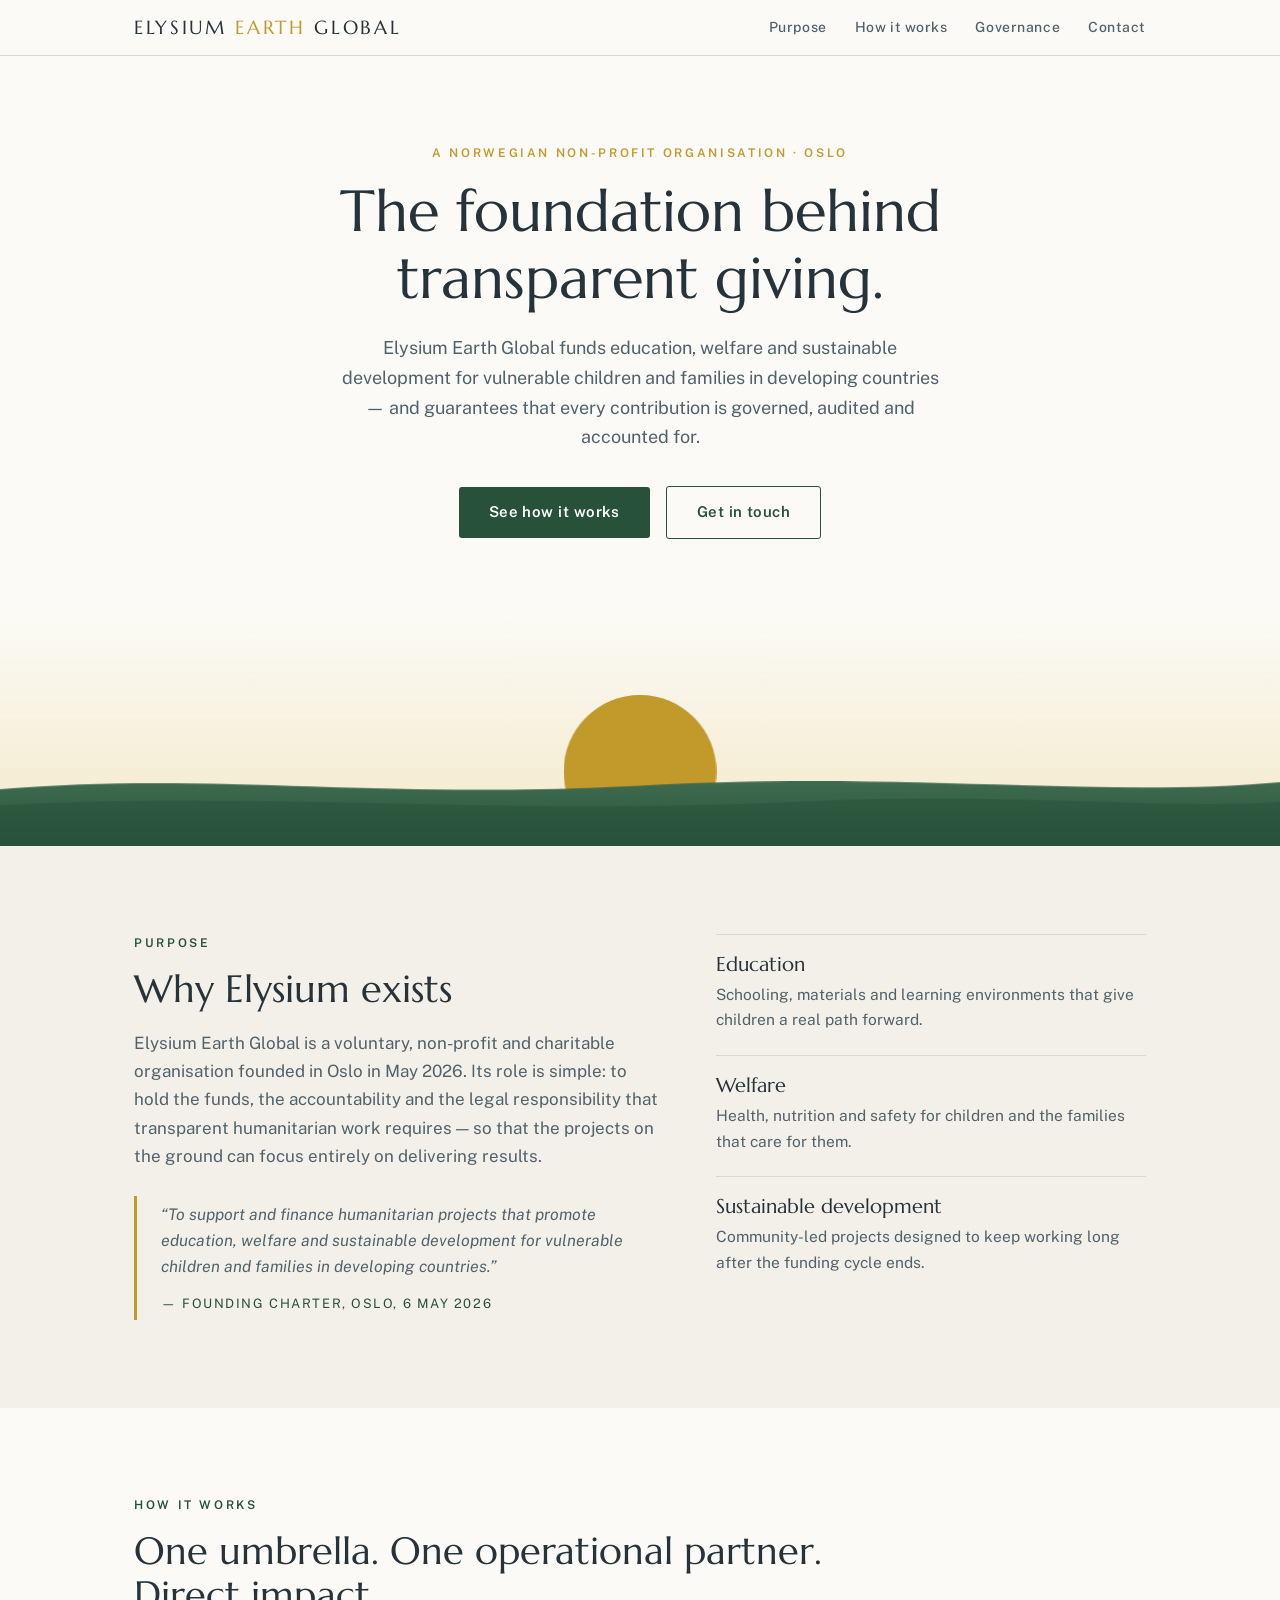
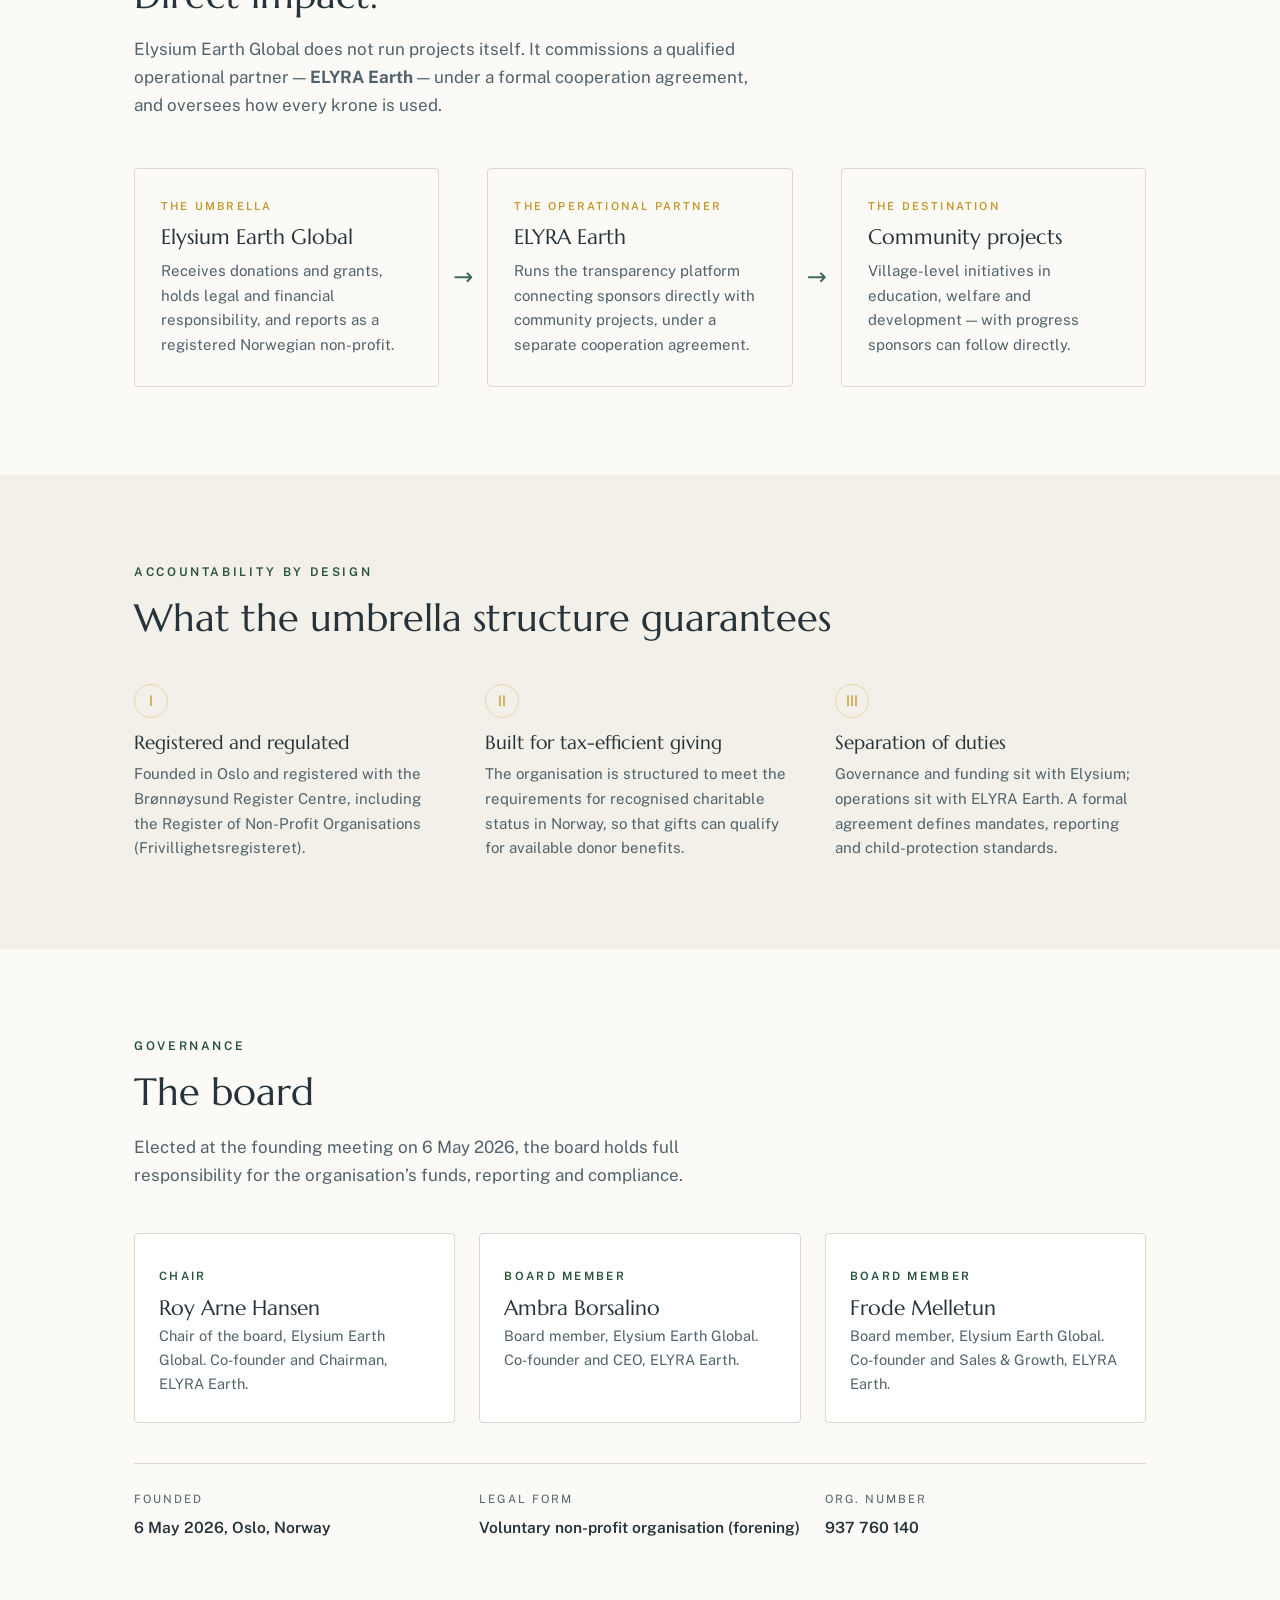
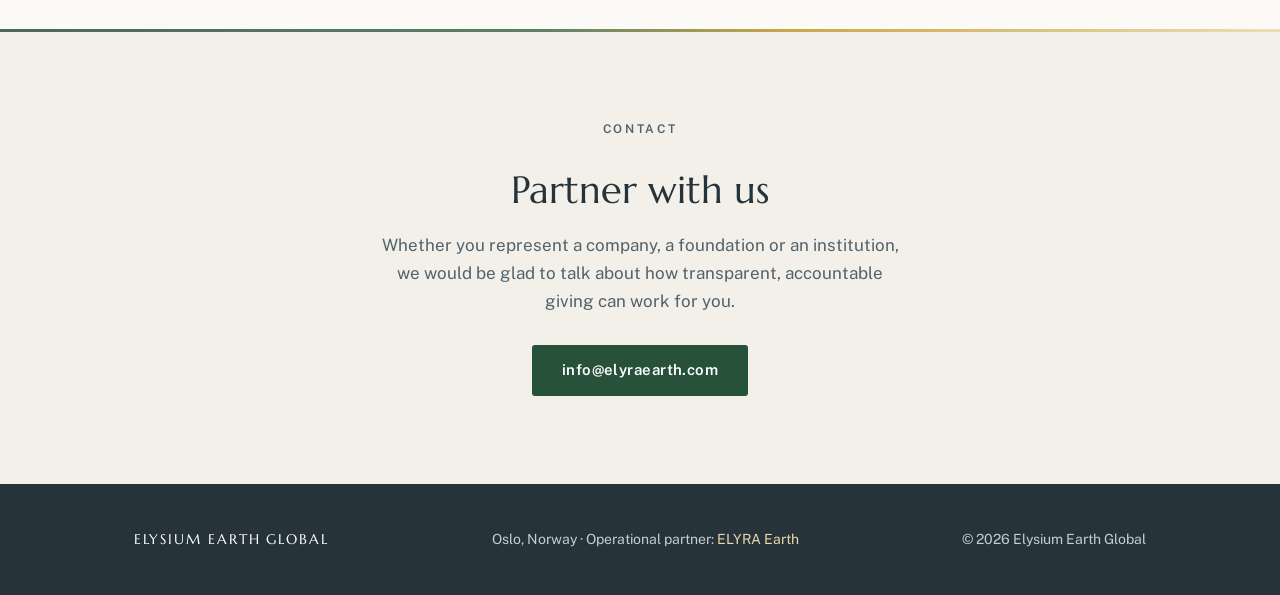
==== index.html @ 4f56e5b1 "Add files via upload" ====
<!DOCTYPE html>
<html lang="en">
<head>
<meta charset="UTF-8">
<meta name="viewport" content="width=device-width, initial-scale=1.0">
<title>Elysium Earth Global — The foundation behind transparent giving</title>
<meta name="description" content="Elysium Earth Global is a Norwegian non-profit organisation funding education, welfare and sustainable development for vulnerable children and families in developing countries, through its operational partner ELYRA Earth.">
<link rel="preconnect" href="https://fonts.googleapis.com">
<link rel="preconnect" href="https://fonts.gstatic.com" crossorigin>
<link href="https://fonts.googleapis.com/css2?family=Marcellus&family=Public+Sans:ital,wght@0,400;0,500;0,600;1,400&display=swap" rel="stylesheet">
<style>
:root{
  --ink:#26333B;        /* deep slate */
  --ink-soft:#51626C;
  --paper:#FBFAF6;      /* cool paper */
  --paper-deep:#F2F0E8;
  --field:#3E6B4F;      /* field green */
  --field-deep:#28513A;
  --wheat:#C29A2B;      /* golden wheat */
  --wheat-soft:#E8D9A8;
  --line:#DDD8CB;
  --maxw:1060px;
}
*{margin:0;padding:0;box-sizing:border-box}
html{scroll-behavior:smooth}
body{
  font-family:'Public Sans',system-ui,sans-serif;
  color:var(--ink);
  background:var(--paper);
  line-height:1.65;
  font-size:17px;
}
h1,h2,h3,.wordmark{font-family:'Marcellus',serif;font-weight:400;line-height:1.15}
a{color:var(--field-deep)}
.wrap{max-width:var(--maxw);margin:0 auto;padding:0 24px}
.eyebrow{
  font-size:12px;letter-spacing:.22em;text-transform:uppercase;
  color:var(--field-deep);font-weight:600;margin-bottom:14px;
}
/* Horizon divider — the recurring signature line */
.horizon{
  height:3px;border:0;width:100%;
  background:linear-gradient(90deg,var(--field-deep) 0%,var(--field) 42%,var(--wheat) 62%,var(--wheat-soft) 100%);
  opacity:.85;
}

/* Header */
header{
  position:sticky;top:0;z-index:20;
  background:rgba(251,250,246,.92);backdrop-filter:blur(8px);
  border-bottom:1px solid var(--line);
}
.nav{display:flex;align-items:center;justify-content:space-between;padding:16px 24px;max-width:var(--maxw);margin:0 auto}
.wordmark{font-size:19px;letter-spacing:.14em;text-transform:uppercase;color:var(--ink);text-decoration:none}
.wordmark span{color:var(--wheat)}
nav.links{display:flex;gap:28px}
nav.links a{
  text-decoration:none;color:var(--ink-soft);font-size:14px;font-weight:500;
  letter-spacing:.04em;
}
nav.links a:hover{color:var(--field-deep)}
nav.links a:focus-visible,.btn:focus-visible,a:focus-visible{outline:2px solid var(--wheat);outline-offset:3px;border-radius:2px}
@media(max-width:680px){nav.links{display:none}}

/* Hero */
.hero{padding:88px 0 0;text-align:center}
.hero .eyebrow{color:var(--wheat)}
.hero h1{
  font-size:clamp(34px,5.4vw,58px);
  max-width:17ch;margin:0 auto 22px;color:var(--ink);
}
.hero p.lead{
  max-width:56ch;margin:0 auto 34px;color:var(--ink-soft);font-size:18px;
}
.btn{
  display:inline-block;background:var(--field-deep);color:#fff;
  padding:13px 30px;border-radius:3px;text-decoration:none;
  font-weight:600;font-size:15px;letter-spacing:.03em;
  transition:background .2s ease;
}
.btn:hover{background:var(--field)}
.btn.ghost{background:transparent;color:var(--field-deep);border:1px solid var(--field-deep);margin-left:12px}
.btn.ghost:hover{background:var(--paper-deep)}

/* Hero horizon artwork */
.horizon-art{margin-top:76px;display:block;width:100%;height:auto}

/* Sections */
section{padding:88px 0}
section.alt{background:var(--paper-deep)}
h2{font-size:clamp(26px,3.6vw,38px);margin-bottom:18px;max-width:24ch}
.section-intro{max-width:62ch;color:var(--ink-soft)}

/* Purpose */
.purpose-grid{display:grid;grid-template-columns:1.1fr .9fr;gap:56px;align-items:start;margin-top:12px}
.charter{
  border-left:3px solid var(--wheat);
  padding:6px 0 6px 24px;margin-top:26px;
  font-size:16px;color:var(--ink-soft);font-style:italic;
}
.charter cite{display:block;font-style:normal;font-size:13px;letter-spacing:.12em;text-transform:uppercase;color:var(--field-deep);margin-top:12px}
.pillars{display:grid;gap:22px}
.pillar{border-top:1px solid var(--line);padding-top:18px}
.pillar h3{font-size:20px;margin-bottom:6px}
.pillar p{color:var(--ink-soft);font-size:15.5px}
@media(max-width:820px){.purpose-grid{grid-template-columns:1fr}}

/* Structure — how funds flow */
.flow{display:grid;grid-template-columns:1fr auto 1fr auto 1fr;gap:0;align-items:stretch;margin-top:48px}
.flow-card{
  background:var(--paper);border:1px solid var(--line);border-radius:4px;
  padding:28px 26px;
}
.flow-card .tag{font-size:11px;letter-spacing:.2em;text-transform:uppercase;color:var(--wheat);font-weight:600;display:block;margin-bottom:10px}
.flow-card h3{font-size:21px;margin-bottom:10px}
.flow-card p{font-size:15px;color:var(--ink-soft)}
.flow-arrow{
  display:flex;align-items:center;justify-content:center;
  padding:0 14px;color:var(--field);font-size:24px;
}
@media(max-width:820px){
  .flow{grid-template-columns:1fr}
  .flow-arrow{transform:rotate(90deg);padding:10px 0}
}

/* Why the umbrella */
.why-grid{display:grid;grid-template-columns:repeat(3,1fr);gap:40px;margin-top:44px}
.why h3{font-size:19px;margin-bottom:8px}
.why p{font-size:15px;color:var(--ink-soft)}
.why .num{
  font-family:'Marcellus',serif;font-size:15px;color:var(--wheat);
  border:1px solid var(--wheat-soft);border-radius:50%;
  width:34px;height:34px;display:flex;align-items:center;justify-content:center;
  margin-bottom:14px;
}
@media(max-width:820px){.why-grid{grid-template-columns:1fr}}

/* Governance */
.board{display:grid;grid-template-columns:repeat(3,1fr);gap:24px;margin-top:44px}
.member{
  border:1px solid var(--line);border-radius:4px;background:#fff;
  padding:26px 24px;
}
.member .role{font-size:11.5px;letter-spacing:.2em;text-transform:uppercase;color:var(--field-deep);font-weight:600}
.member h3{font-size:21px;margin:8px 0 4px}
.member p{font-size:14.5px;color:var(--ink-soft)}
@media(max-width:820px){.board{grid-template-columns:1fr}}
.registry{
  margin-top:40px;border-top:1px solid var(--line);padding-top:26px;
  display:grid;grid-template-columns:repeat(3,1fr);gap:24px;
}
.registry div span{display:block;font-size:11.5px;letter-spacing:.18em;text-transform:uppercase;color:var(--ink-soft);margin-bottom:4px}
.registry div strong{font-weight:600;font-size:15.5px}
@media(max-width:680px){.registry{grid-template-columns:1fr}}

/* Contact */
.contact{text-align:center}
.contact p{max-width:52ch;margin:0 auto 30px;color:var(--ink-soft)}

/* Footer */
footer{background:var(--ink);color:#C7CDD1;padding:44px 0;font-size:14px}
footer .wrap{display:flex;justify-content:space-between;gap:24px;flex-wrap:wrap;align-items:center}
footer a{color:var(--wheat-soft);text-decoration:none}
footer .fm{font-family:'Marcellus',serif;letter-spacing:.14em;text-transform:uppercase;color:#fff}

/* Motion */
@media (prefers-reduced-motion: no-preference){
  .reveal{opacity:0;transform:translateY(14px);transition:opacity .7s ease,transform .7s ease}
  .reveal.in{opacity:1;transform:none}
  .sun{animation:rise 2.4s ease-out both}
  @keyframes rise{from{transform:translateY(26px);opacity:0}to{transform:translateY(0);opacity:1}}
}
</style>
</head>
<body>

<header>
  <div class="nav">
    <a class="wordmark" href="#top">Elysium <span>Earth</span> Global</a>
    <nav class="links" aria-label="Main">
      <a href="#purpose">Purpose</a>
      <a href="#structure">How it works</a>
      <a href="#governance">Governance</a>
      <a href="#contact">Contact</a>
    </nav>
  </div>
</header>

<main id="top">

  <!-- HERO -->
  <div class="hero">
    <div class="wrap">
      <p class="eyebrow">A Norwegian non-profit organisation · Oslo</p>
      <h1>The foundation behind transparent giving.</h1>
      <p class="lead">Elysium Earth Global funds education, welfare and sustainable development for vulnerable children and families in developing countries — and guarantees that every contribution is governed, audited and accounted for.</p>
      <a class="btn" href="#structure">See how it works</a>
      <a class="btn ghost" href="#contact">Get in touch</a>
    </div>

    <!-- Signature: dawn horizon -->
    <svg class="horizon-art" viewBox="0 0 1440 260" preserveAspectRatio="xMidYMax slice" role="img" aria-label="A sun rising over green fields">
      <defs>
        <linearGradient id="sky" x1="0" y1="0" x2="0" y2="1">
          <stop offset="0" stop-color="#FBFAF6"/>
          <stop offset="1" stop-color="#F3E9C9"/>
        </linearGradient>
        <linearGradient id="ground" x1="0" y1="0" x2="0" y2="1">
          <stop offset="0" stop-color="#3E6B4F"/>
          <stop offset="1" stop-color="#28513A"/>
        </linearGradient>
      </defs>
      <rect width="1440" height="260" fill="url(#sky)"/>
      <circle class="sun" cx="720" cy="176" r="58" fill="#C29A2B" opacity="0.9"/>
      <circle class="sun" cx="720" cy="176" r="86" fill="#C29A2B" opacity="0.18"/>
      <path d="M0,196 C240,176 420,208 720,192 C1020,176 1240,206 1440,188 L1440,260 L0,260 Z" fill="url(#ground)"/>
      <path d="M0,214 C300,198 560,226 900,210 C1140,199 1320,220 1440,210 L1440,260 L0,260 Z" fill="#28513A" opacity="0.55"/>
    </svg>
  </div>

  <!-- PURPOSE -->
  <section id="purpose" class="alt" style="padding-top:76px">
    <div class="wrap purpose-grid">
      <div class="reveal">
        <p class="eyebrow">Purpose</p>
        <h2>Why Elysium exists</h2>
        <p class="section-intro">Elysium Earth Global is a voluntary, non-profit and charitable organisation founded in Oslo in May 2026. Its role is simple: to hold the funds, the accountability and the legal responsibility that transparent humanitarian work requires — so that the projects on the ground can focus entirely on delivering results.</p>
        <blockquote class="charter">
          “To support and finance humanitarian projects that promote education, welfare and sustainable development for vulnerable children and families in developing countries.”
          <cite>— Founding charter, Oslo, 6 May 2026</cite>
        </blockquote>
      </div>
      <div class="pillars reveal">
        <div class="pillar">
          <h3>Education</h3>
          <p>Schooling, materials and learning environments that give children a real path forward.</p>
        </div>
        <div class="pillar">
          <h3>Welfare</h3>
          <p>Health, nutrition and safety for children and the families that care for them.</p>
        </div>
        <div class="pillar">
          <h3>Sustainable development</h3>
          <p>Community-led projects designed to keep working long after the funding cycle ends.</p>
        </div>
      </div>
    </div>
  </section>

  <!-- STRUCTURE -->
  <section id="structure">
    <div class="wrap">
      <p class="eyebrow reveal">How it works</p>
      <h2 class="reveal">One umbrella. One operational partner. Direct impact.</h2>
      <p class="section-intro reveal">Elysium Earth Global does not run projects itself. It commissions a qualified operational partner — <strong>ELYRA Earth</strong> — under a formal cooperation agreement, and oversees how every krone is used.</p>

      <div class="flow reveal">
        <div class="flow-card">
          <span class="tag">The umbrella</span>
          <h3>Elysium Earth Global</h3>
          <p>Receives donations and grants, holds legal and financial responsibility, and reports as a registered Norwegian non-profit.</p>
        </div>
        <div class="flow-arrow" aria-hidden="true">→</div>
        <div class="flow-card">
          <span class="tag">The operational partner</span>
          <h3>ELYRA Earth</h3>
          <p>Runs the transparency platform connecting sponsors directly with community projects, under a separate cooperation agreement.</p>
        </div>
        <div class="flow-arrow" aria-hidden="true">→</div>
        <div class="flow-card">
          <span class="tag">The destination</span>
          <h3>Community projects</h3>
          <p>Village-level initiatives in education, welfare and development — with progress sponsors can follow directly.</p>
        </div>
      </div>
    </div>
  </section>

  <!-- WHY UMBRELLA -->
  <section class="alt">
    <div class="wrap">
      <p class="eyebrow reveal">Accountability by design</p>
      <h2 class="reveal">What the umbrella structure guarantees</h2>
      <div class="why-grid">
        <div class="why reveal">
          <div class="num">I</div>
          <h3>Registered and regulated</h3>
          <p>Founded in Oslo and registered with the Brønnøysund Register Centre, including the Register of Non-Profit Organisations (Frivillighetsregisteret).</p>
        </div>
        <div class="why reveal">
          <div class="num">II</div>
          <h3>Built for tax-efficient giving</h3>
          <p>The organisation is structured to meet the requirements for recognised charitable status in Norway, so that gifts can qualify for available donor benefits.</p>
        </div>
        <div class="why reveal">
          <div class="num">III</div>
          <h3>Separation of duties</h3>
          <p>Governance and funding sit with Elysium; operations sit with ELYRA Earth. A formal agreement defines mandates, reporting and child-protection standards.</p>
        </div>
      </div>
    </div>
  </section>

  <!-- GOVERNANCE -->
  <section id="governance">
    <div class="wrap">
      <p class="eyebrow reveal">Governance</p>
      <h2 class="reveal">The board</h2>
      <p class="section-intro reveal">Elected at the founding meeting on 6 May 2026, the board holds full responsibility for the organisation’s funds, reporting and compliance.</p>
      <div class="board">
        <div class="member reveal">
          <span class="role">Chair</span>
          <h3>Roy Arne Hansen</h3>
          <p>Chair of the board, Elysium Earth Global. Co-founder and Chairman, ELYRA Earth.</p>
        </div>
        <div class="member reveal">
          <span class="role">Board member</span>
          <h3>Ambra Borsalino</h3>
          <p>Board member, Elysium Earth Global. Co-founder and CEO, ELYRA Earth.</p>
        </div>
        <div class="member reveal">
          <span class="role">Board member</span>
          <h3>Frode Melletun</h3>
          <p>Board member, Elysium Earth Global. Co-founder and Sales &amp; Growth, ELYRA Earth.</p>
        </div>
      </div>
      <div class="registry reveal">
        <div><span>Founded</span><strong>6 May 2026, Oslo, Norway</strong></div>
        <div><span>Legal form</span><strong>Voluntary non-profit organisation (forening)</strong></div>
        <div><span>Org. number</span><strong>937 760 140</strong></div>
      </div>
    </div>
  </section>

  <hr class="horizon">

  <!-- CONTACT -->
  <section id="contact" class="contact alt">
    <div class="wrap reveal">
      <p class="eyebrow">Contact</p>
      <h2 style="margin-left:auto;margin-right:auto">Partner with us</h2>
      <p>Whether you represent a company, a foundation or an institution, we would be glad to talk about how transparent, accountable giving can work for you.</p>
      <a class="btn" href="mailto:info@elyraearth.com">info@elyraearth.com</a>
    </div>
  </section>

</main>

<footer>
  <div class="wrap">
    <div class="fm">Elysium Earth Global</div>
    <div>Oslo, Norway · Operational partner: <a href="https://elyraearth.com">ELYRA Earth</a></div>
    <div>© 2026 Elysium Earth Global</div>
  </div>
</footer>

<script>
(function(){
  if (window.matchMedia('(prefers-reduced-motion: reduce)').matches) {
    document.querySelectorAll('.reveal').forEach(function(el){el.classList.add('in');});
    return;
  }
  var io = new IntersectionObserver(function(entries){
    entries.forEach(function(e){ if(e.isIntersecting){ e.target.classList.add('in'); io.unobserve(e.target);} });
  },{threshold:0.12});
  document.querySelectorAll('.reveal').forEach(function(el){io.observe(el);});
})();
</script>

</body>
</html>
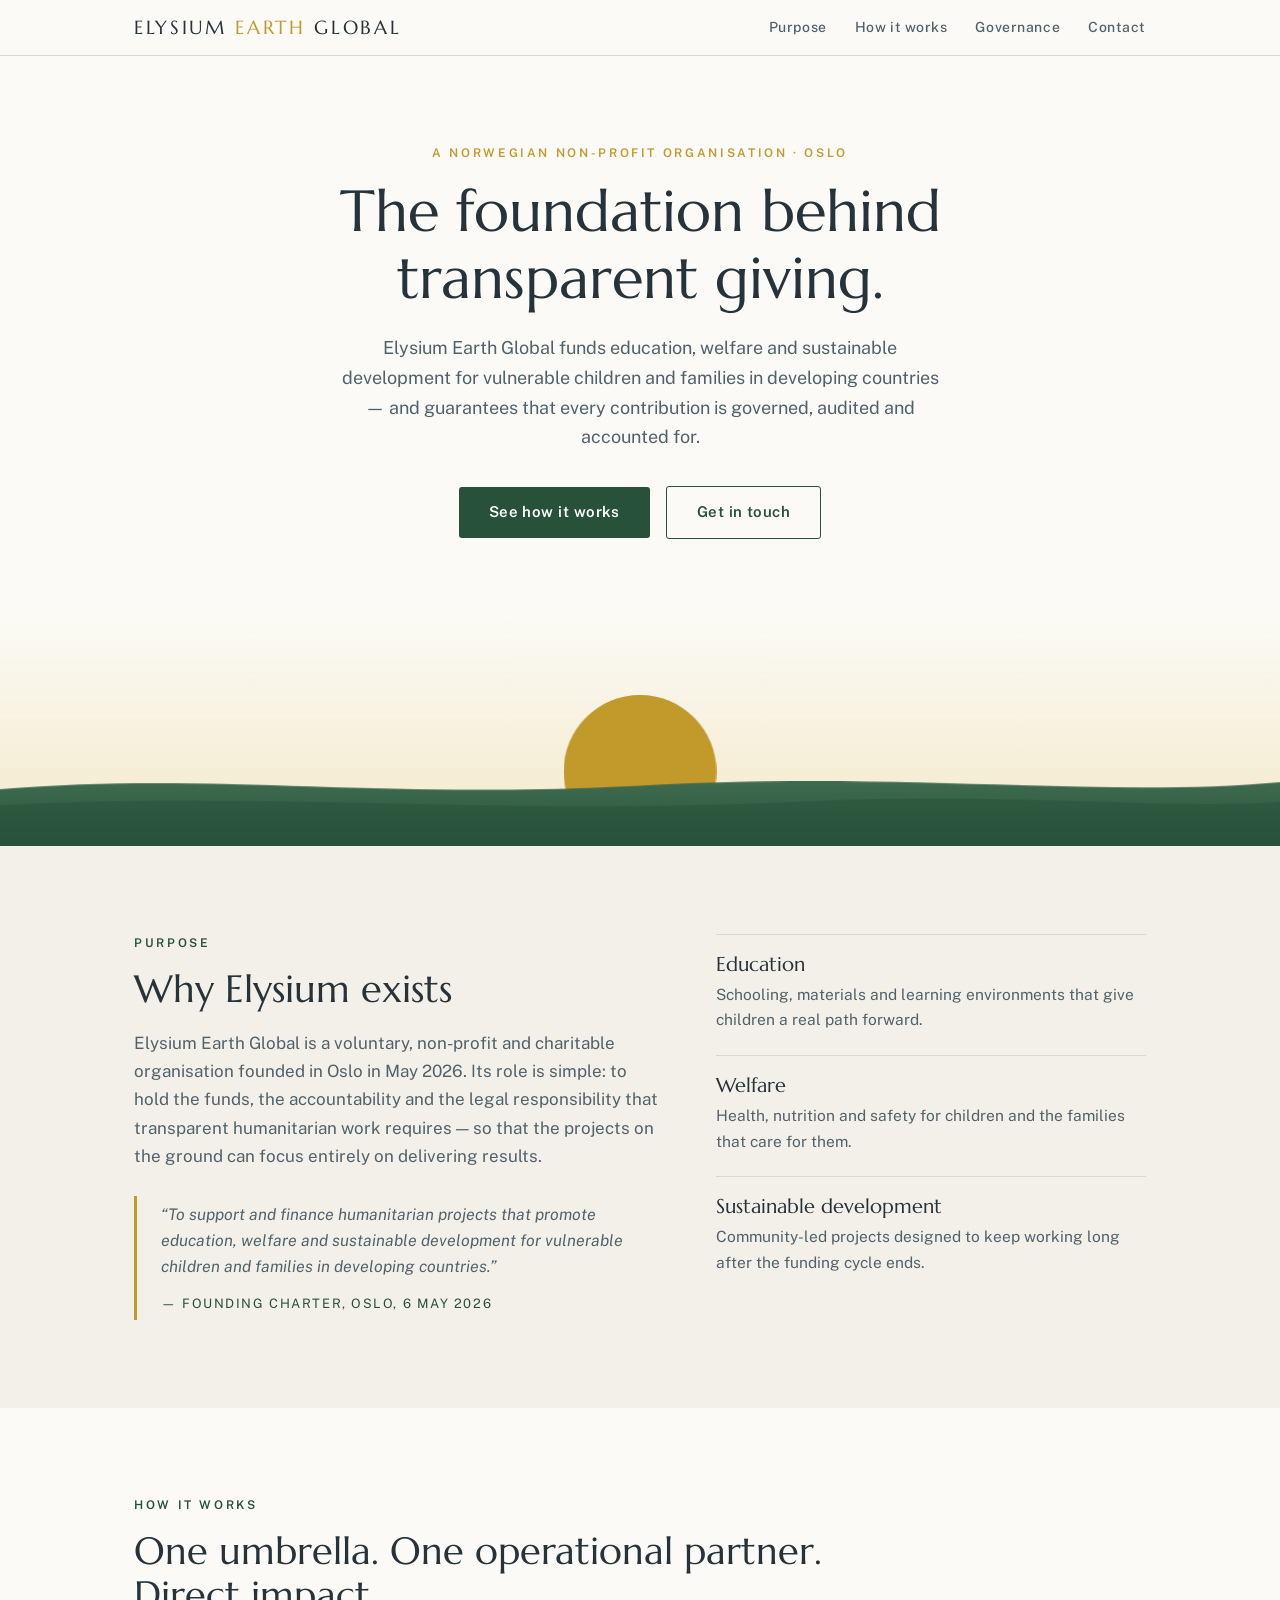
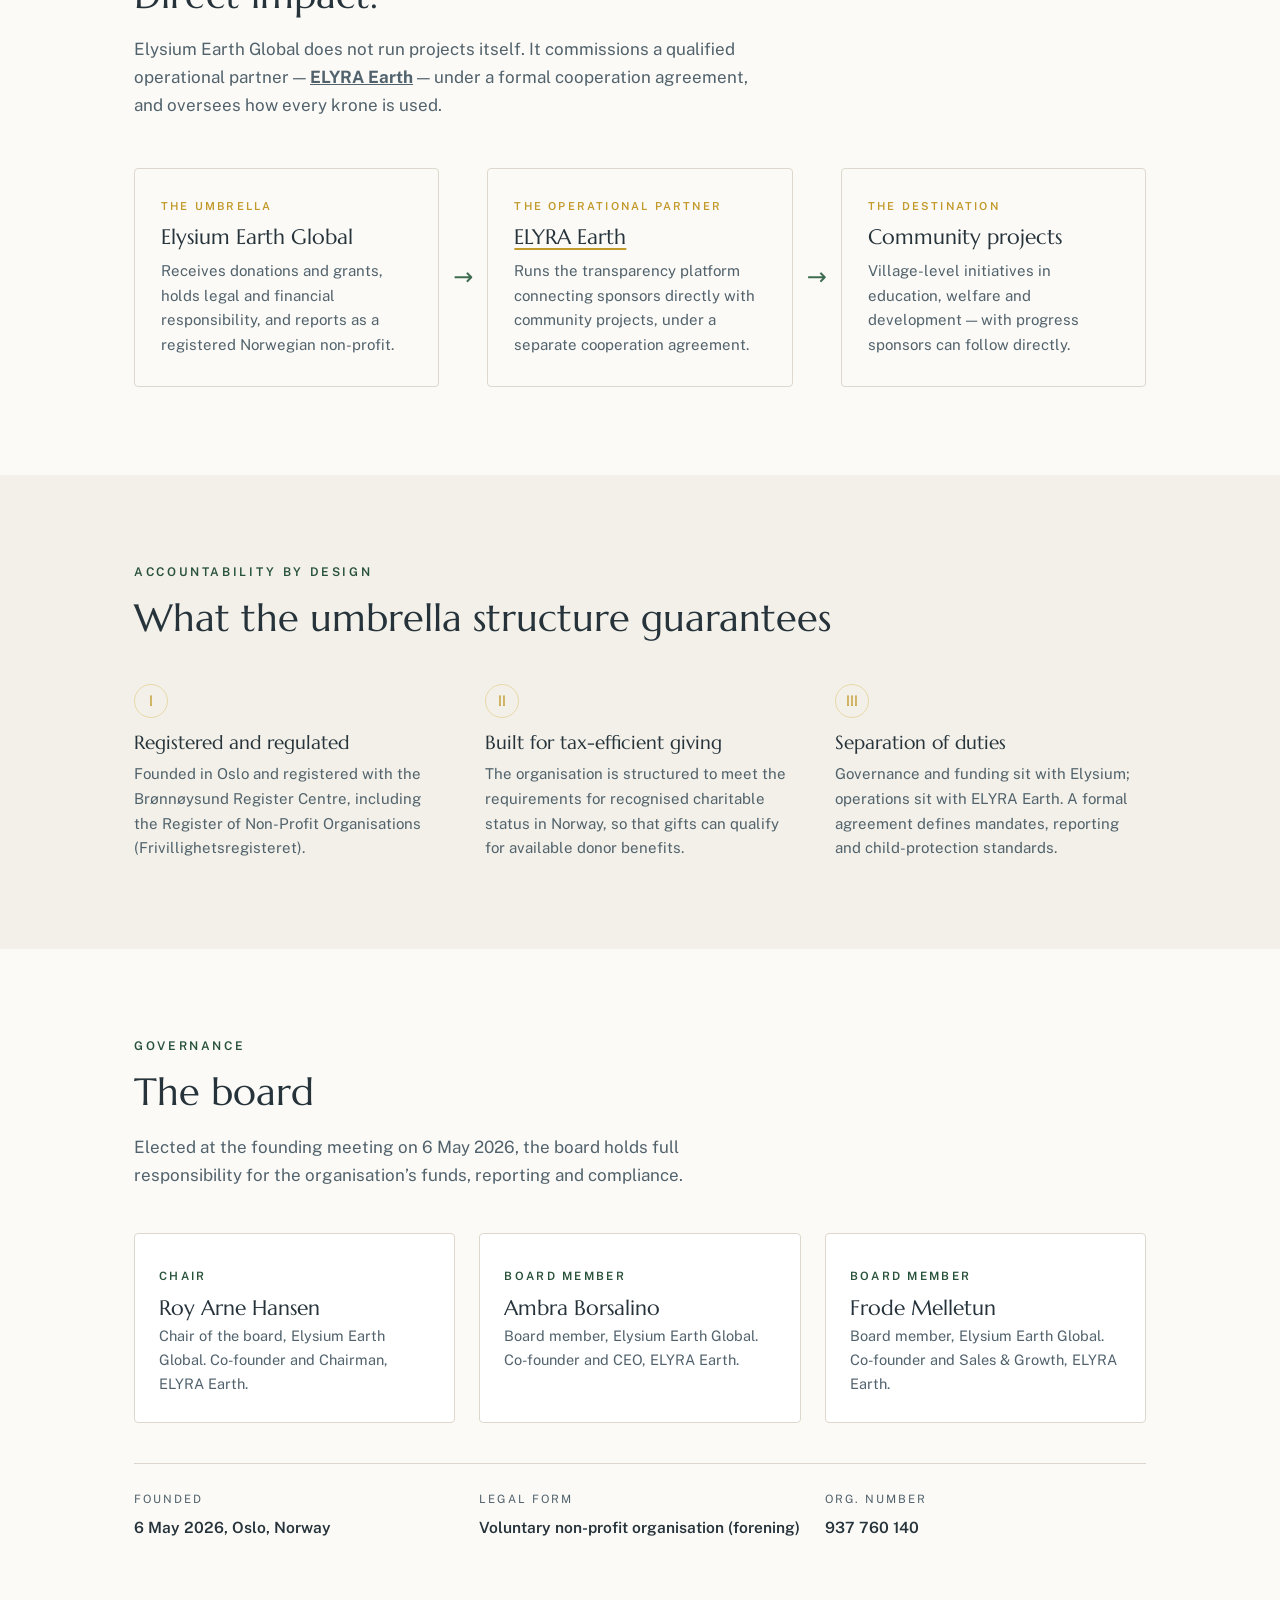
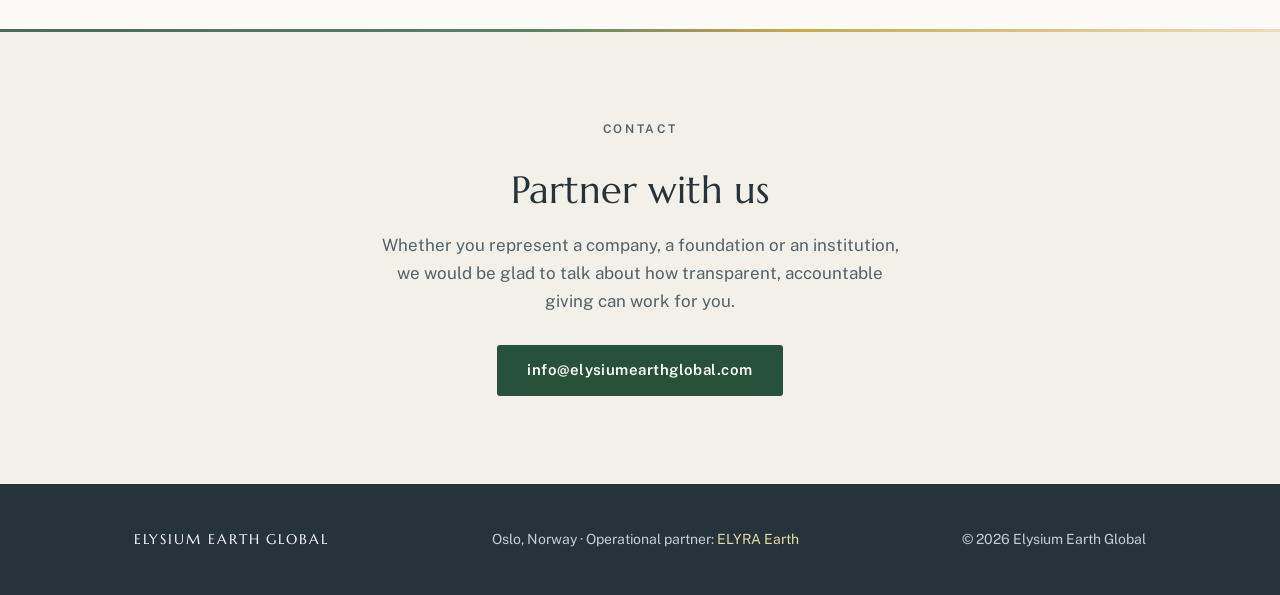
==== commit 5ba57021: "Rename index (1).html to index.html" ====
--- a/index.html
+++ b/index.html
@@ -252,7 +252,7 @@
     <div class="wrap">
       <p class="eyebrow reveal">How it works</p>
       <h2 class="reveal">One umbrella. One operational partner. Direct impact.</h2>
-      <p class="section-intro reveal">Elysium Earth Global does not run projects itself. It commissions a qualified operational partner — <strong>ELYRA Earth</strong> — under a formal cooperation agreement, and oversees how every krone is used.</p>
+      <p class="section-intro reveal">Elysium Earth Global does not run projects itself. It commissions a qualified operational partner — <strong><a href="https://elyraearth.com" style="color:inherit">ELYRA Earth</a></strong> — under a formal cooperation agreement, and oversees how every krone is used.</p>
 
       <div class="flow reveal">
         <div class="flow-card">
@@ -263,7 +263,7 @@
         <div class="flow-arrow" aria-hidden="true">→</div>
         <div class="flow-card">
           <span class="tag">The operational partner</span>
-          <h3>ELYRA Earth</h3>
+          <h3><a href="https://elyraearth.com" style="color:inherit;text-decoration:underline;text-decoration-color:#C29A2B;text-underline-offset:4px">ELYRA Earth</a></h3>
           <p>Runs the transparency platform connecting sponsors directly with community projects, under a separate cooperation agreement.</p>
         </div>
         <div class="flow-arrow" aria-hidden="true">→</div>
@@ -340,7 +340,7 @@
       <p class="eyebrow">Contact</p>
       <h2 style="margin-left:auto;margin-right:auto">Partner with us</h2>
       <p>Whether you represent a company, a foundation or an institution, we would be glad to talk about how transparent, accountable giving can work for you.</p>
-      <a class="btn" href="mailto:info@elyraearth.com">info@elyraearth.com</a>
+      <a class="btn" href="mailto:info@elysiumearthglobal.com">info@elysiumearthglobal.com</a>
     </div>
   </section>
 
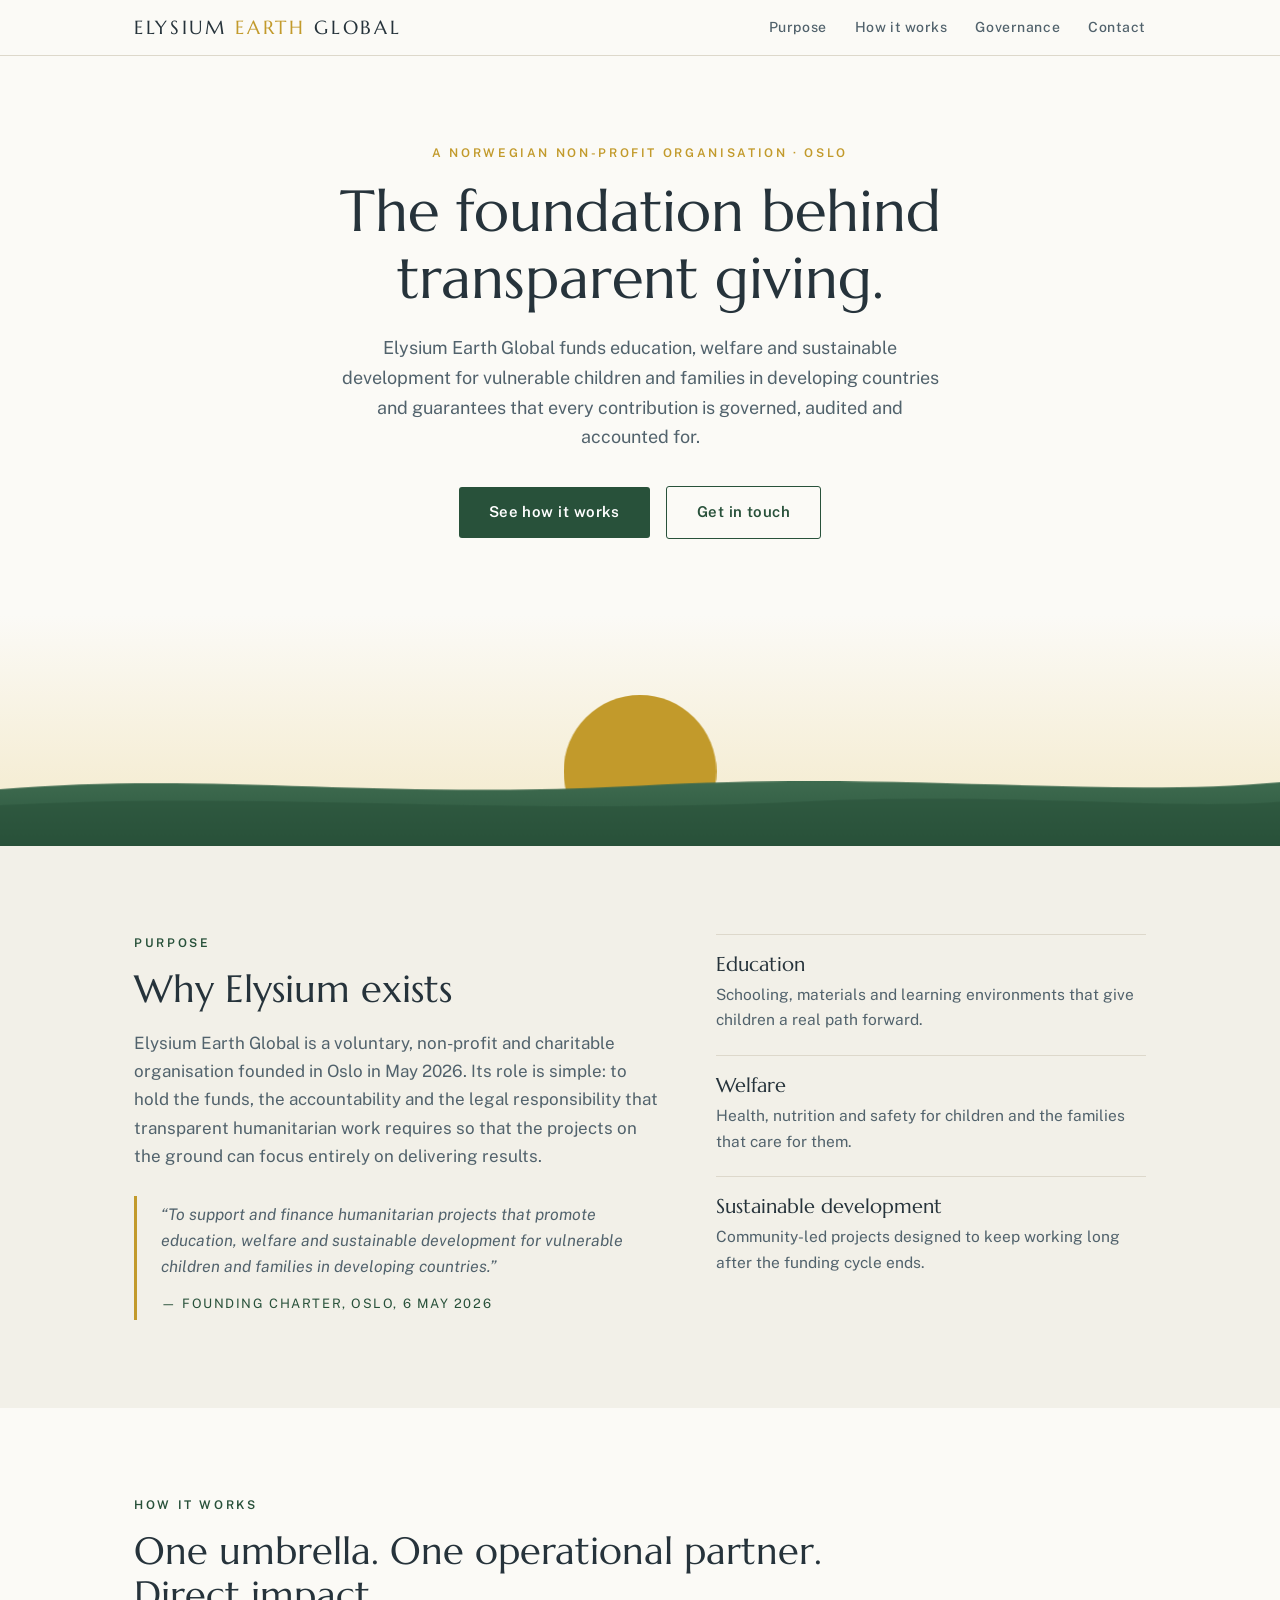
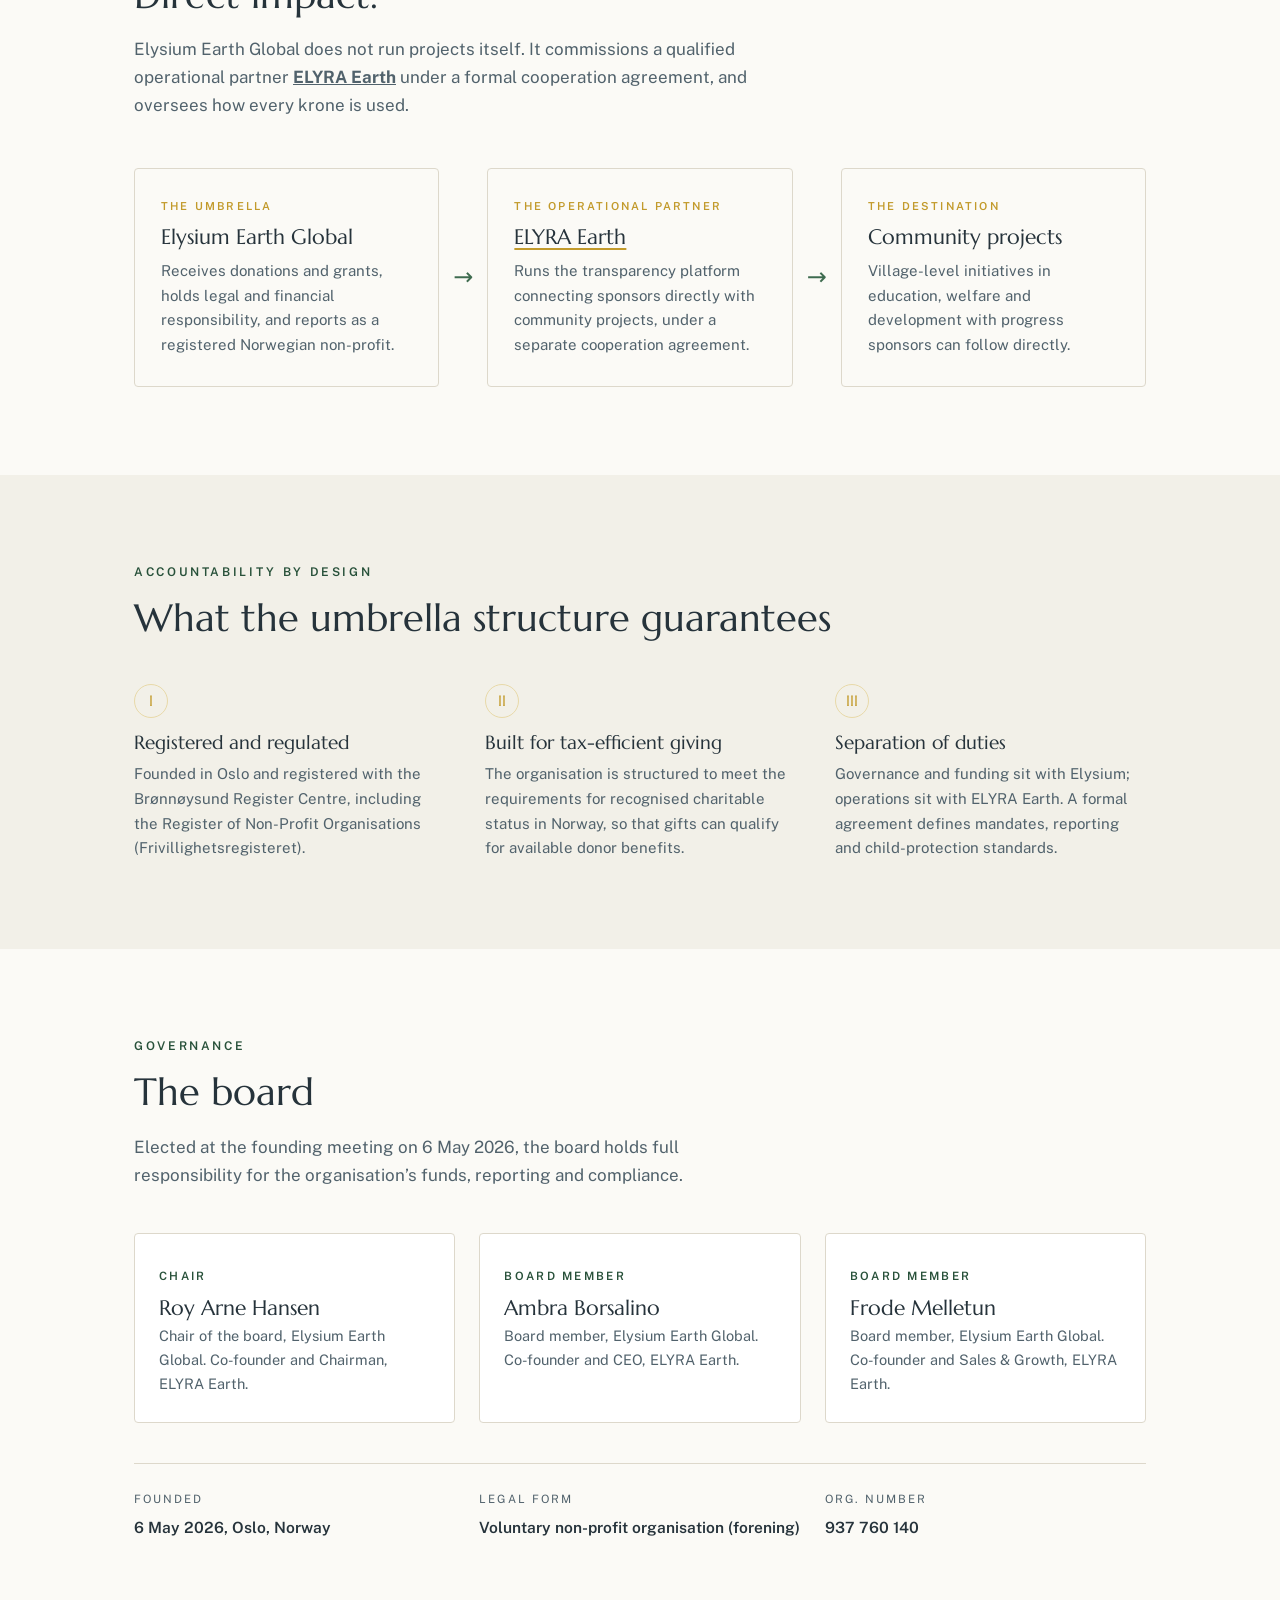
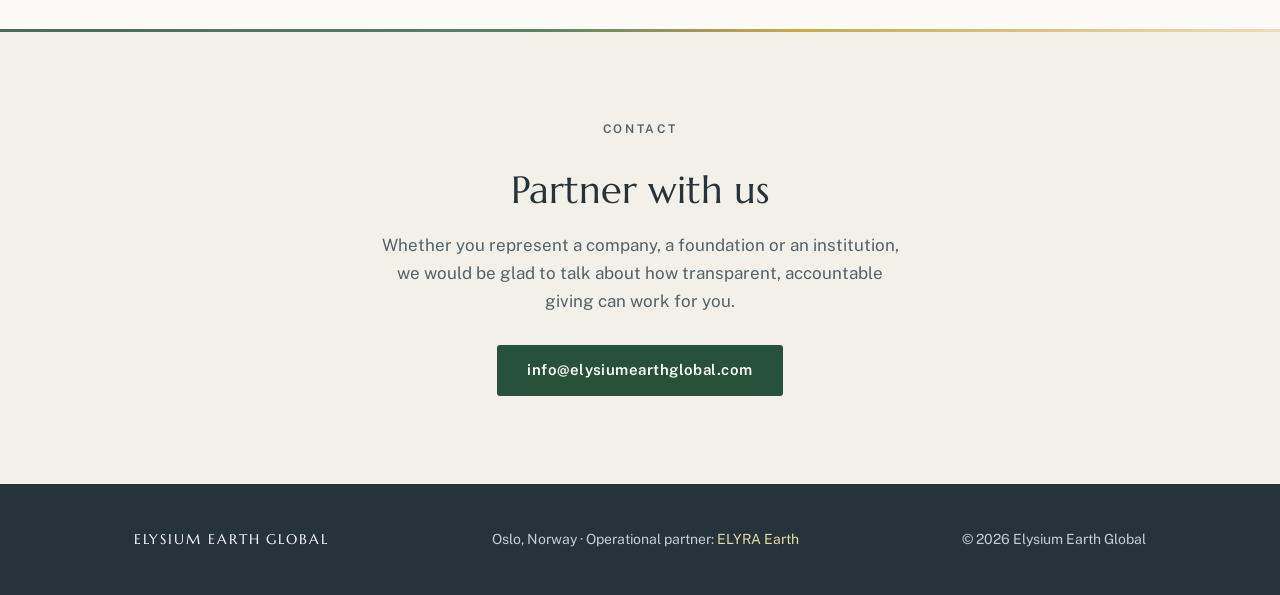
==== commit 39793b63: "Update index.html" ====
--- a/index.html
+++ b/index.html
@@ -193,7 +193,7 @@
     <div class="wrap">
       <p class="eyebrow">A Norwegian non-profit organisation · Oslo</p>
       <h1>The foundation behind transparent giving.</h1>
-      <p class="lead">Elysium Earth Global funds education, welfare and sustainable development for vulnerable children and families in developing countries — and guarantees that every contribution is governed, audited and accounted for.</p>
+      <p class="lead">Elysium Earth Global funds education, welfare and sustainable development for vulnerable children and families in developing countries and guarantees that every contribution is governed, audited and accounted for.</p>
       <a class="btn" href="#structure">See how it works</a>
       <a class="btn ghost" href="#contact">Get in touch</a>
     </div>
@@ -224,7 +224,7 @@
       <div class="reveal">
         <p class="eyebrow">Purpose</p>
         <h2>Why Elysium exists</h2>
-        <p class="section-intro">Elysium Earth Global is a voluntary, non-profit and charitable organisation founded in Oslo in May 2026. Its role is simple: to hold the funds, the accountability and the legal responsibility that transparent humanitarian work requires — so that the projects on the ground can focus entirely on delivering results.</p>
+        <p class="section-intro">Elysium Earth Global is a voluntary, non-profit and charitable organisation founded in Oslo in May 2026. Its role is simple: to hold the funds, the accountability and the legal responsibility that transparent humanitarian work requires so that the projects on the ground can focus entirely on delivering results.</p>
         <blockquote class="charter">
           “To support and finance humanitarian projects that promote education, welfare and sustainable development for vulnerable children and families in developing countries.”
           <cite>— Founding charter, Oslo, 6 May 2026</cite>
@@ -252,7 +252,7 @@
     <div class="wrap">
       <p class="eyebrow reveal">How it works</p>
       <h2 class="reveal">One umbrella. One operational partner. Direct impact.</h2>
-      <p class="section-intro reveal">Elysium Earth Global does not run projects itself. It commissions a qualified operational partner — <strong><a href="https://elyraearth.com" style="color:inherit">ELYRA Earth</a></strong> — under a formal cooperation agreement, and oversees how every krone is used.</p>
+      <p class="section-intro reveal">Elysium Earth Global does not run projects itself. It commissions a qualified operational partner <strong><a href="https://elyraearth.com" style="color:inherit">ELYRA Earth</a></strong> under a formal cooperation agreement, and oversees how every krone is used.</p>
 
       <div class="flow reveal">
         <div class="flow-card">
@@ -270,7 +270,7 @@
         <div class="flow-card">
           <span class="tag">The destination</span>
           <h3>Community projects</h3>
-          <p>Village-level initiatives in education, welfare and development — with progress sponsors can follow directly.</p>
+          <p>Village-level initiatives in education, welfare and development with progress sponsors can follow directly.</p>
         </div>
       </div>
     </div>
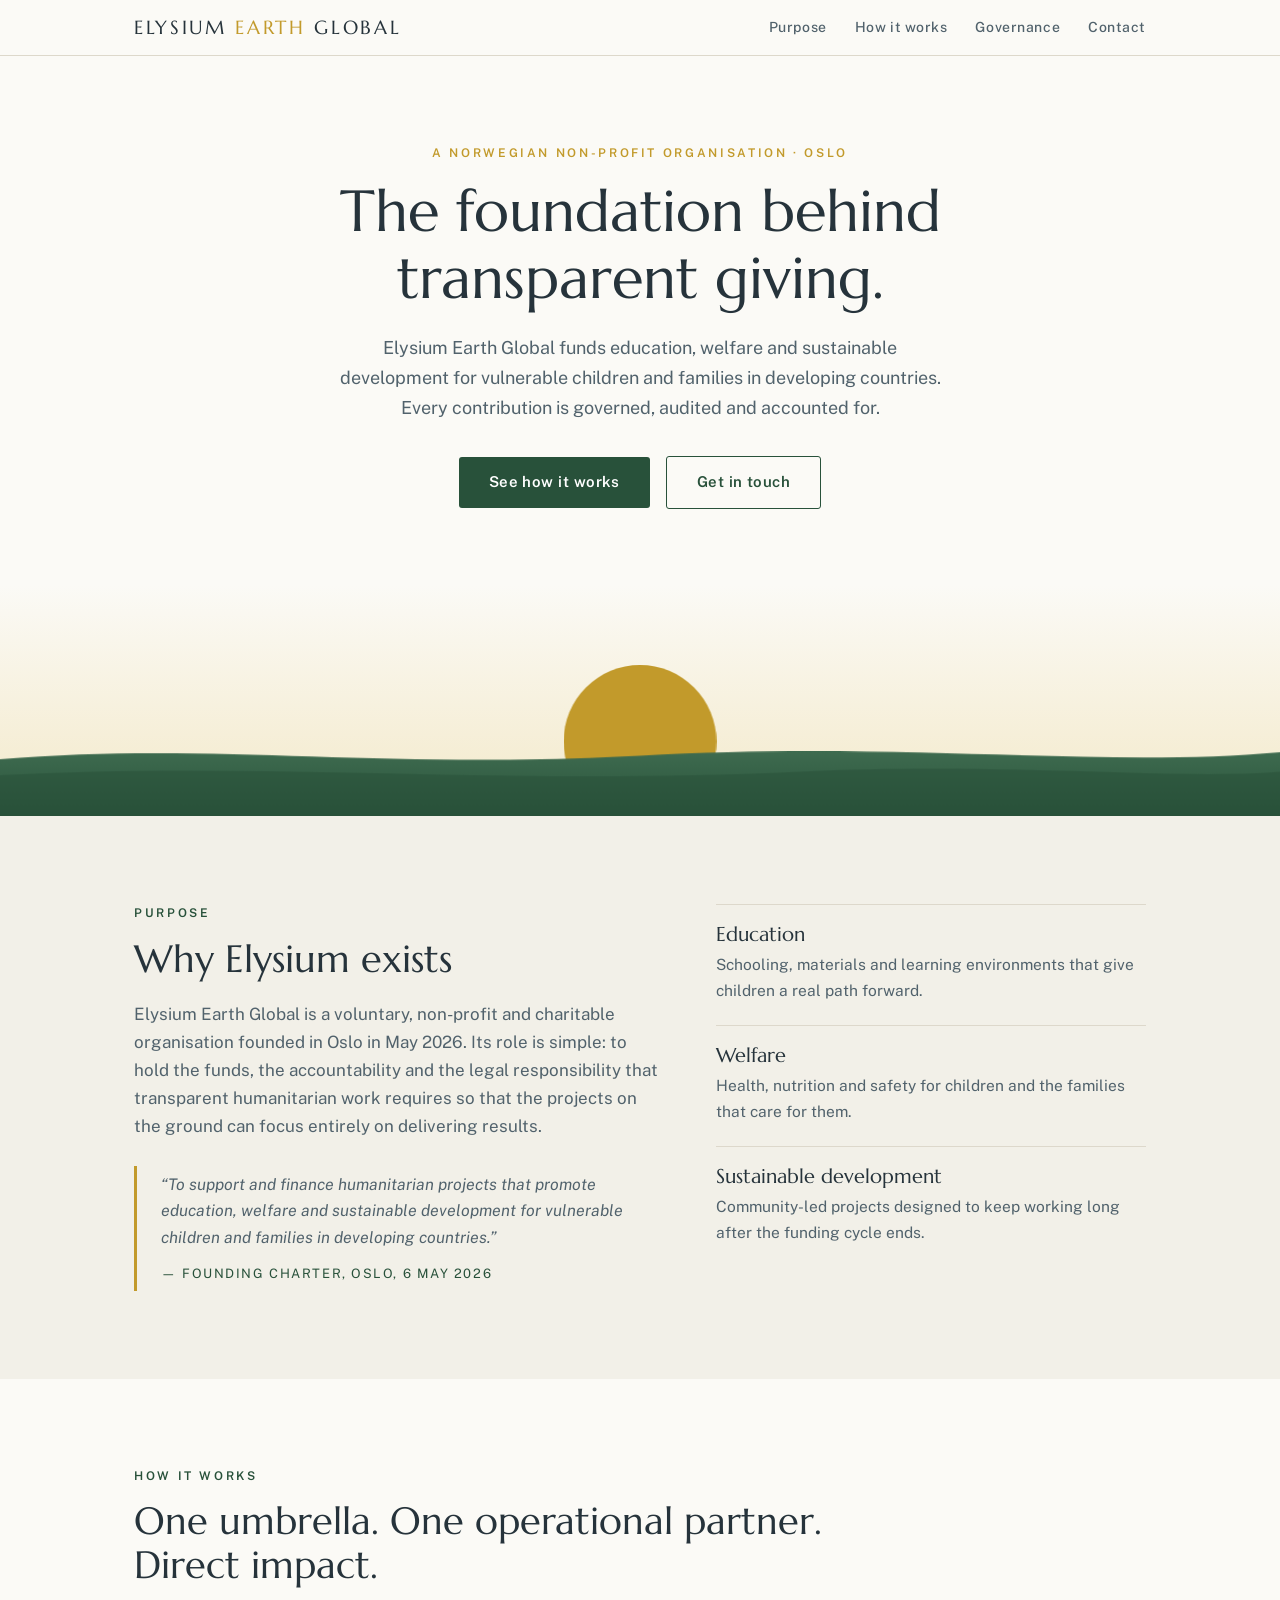
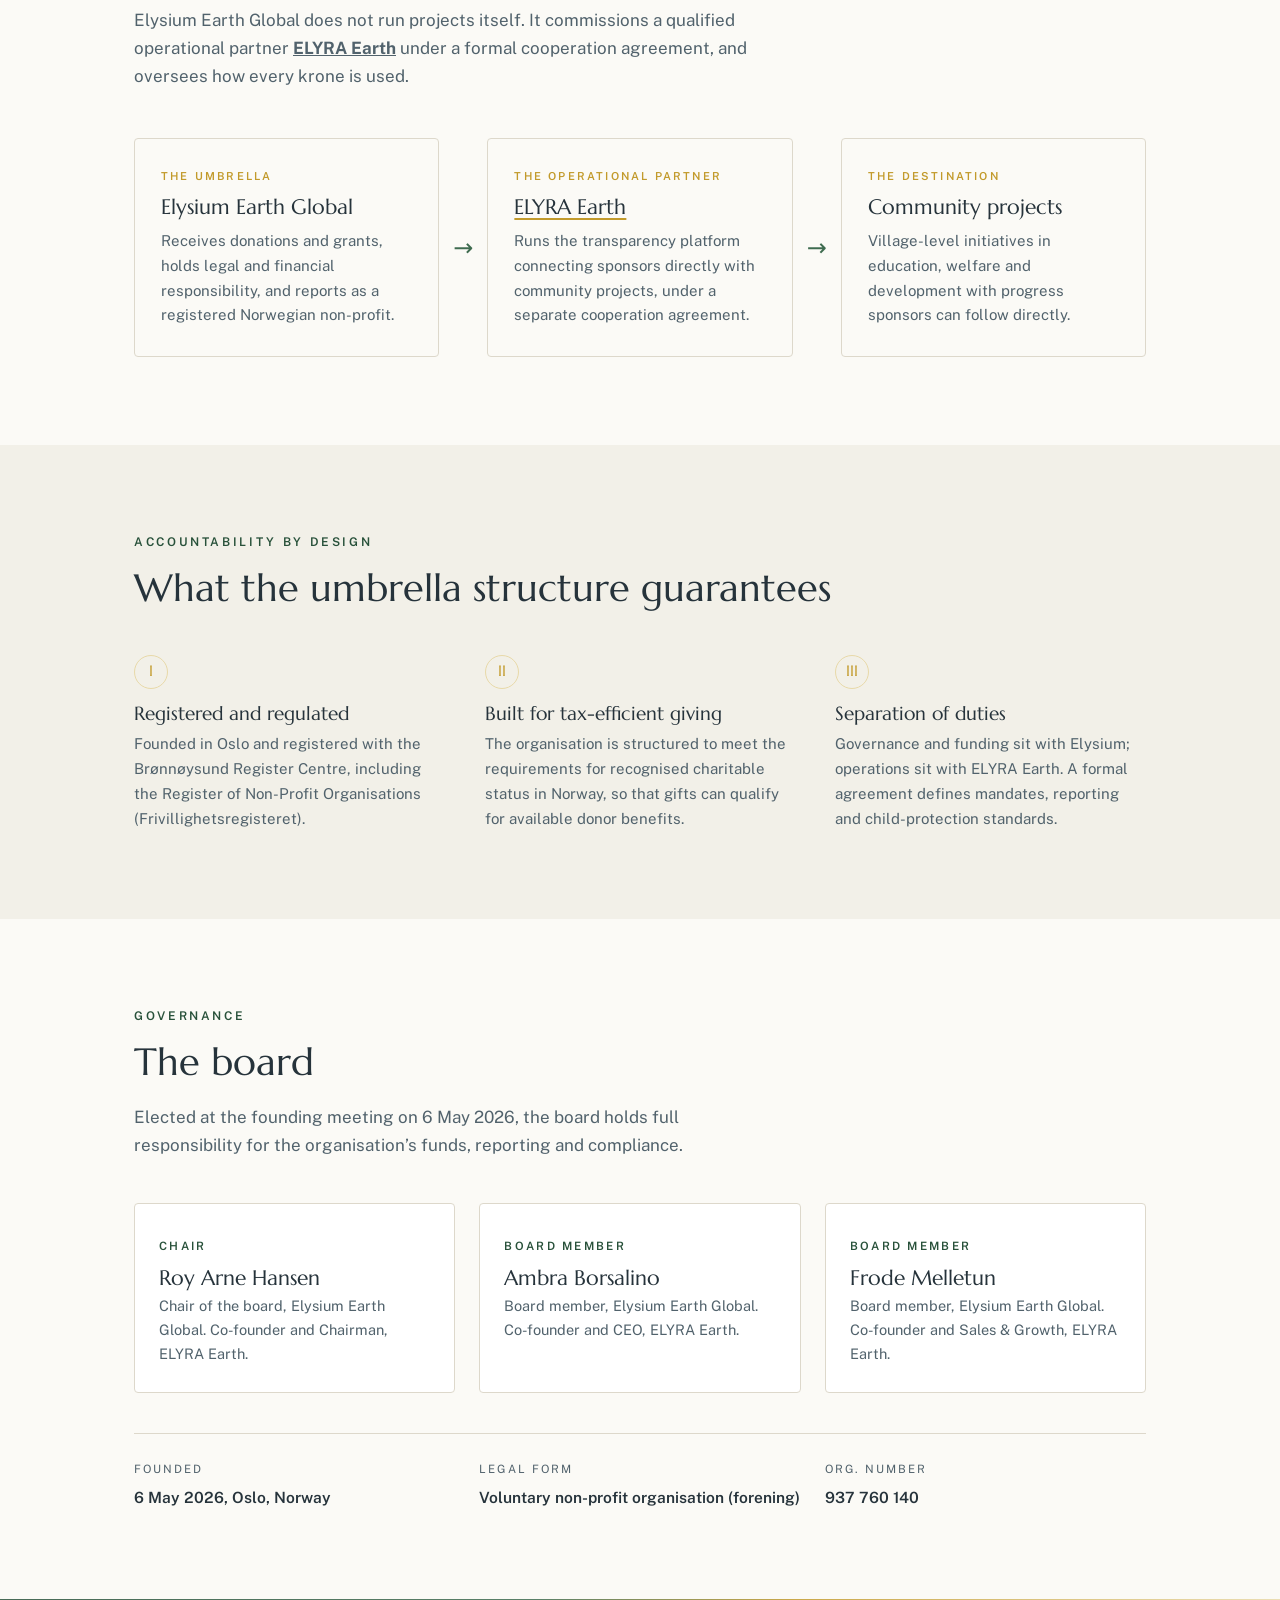
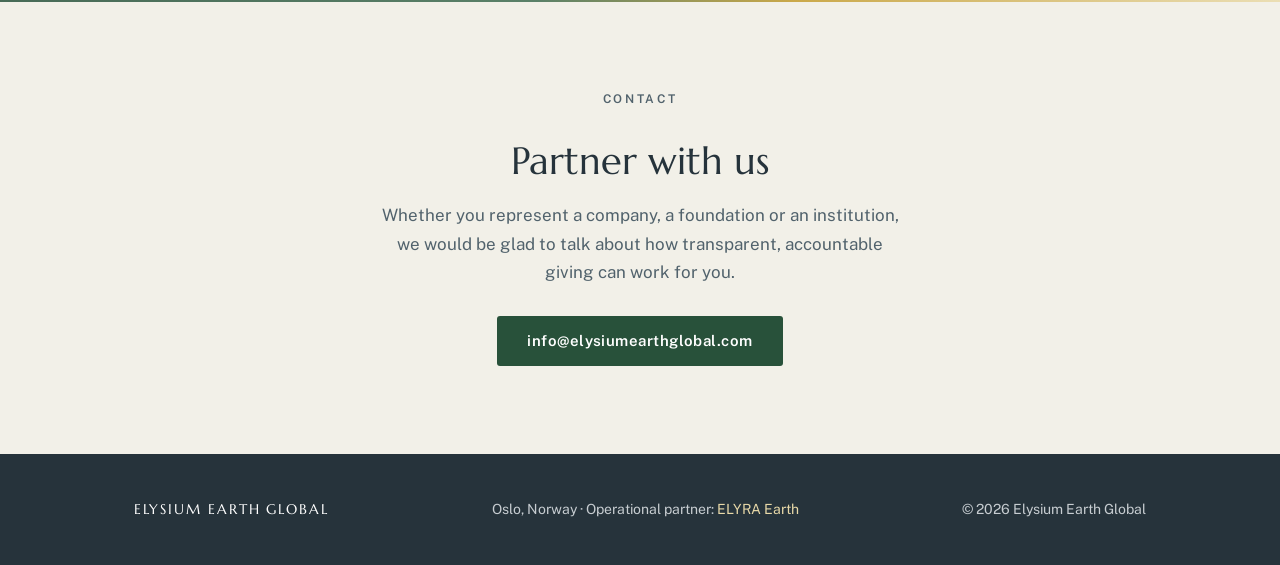
==== commit 0c1aa33f: "Update index.html" ====
--- a/index.html
+++ b/index.html
@@ -193,7 +193,7 @@
     <div class="wrap">
       <p class="eyebrow">A Norwegian non-profit organisation · Oslo</p>
       <h1>The foundation behind transparent giving.</h1>
-      <p class="lead">Elysium Earth Global funds education, welfare and sustainable development for vulnerable children and families in developing countries and guarantees that every contribution is governed, audited and accounted for.</p>
+      <p class="lead">Elysium Earth Global funds education, welfare and sustainable development for vulnerable children and families in developing countries. Every contribution is governed, audited and accounted for.</p>
       <a class="btn" href="#structure">See how it works</a>
       <a class="btn ghost" href="#contact">Get in touch</a>
     </div>
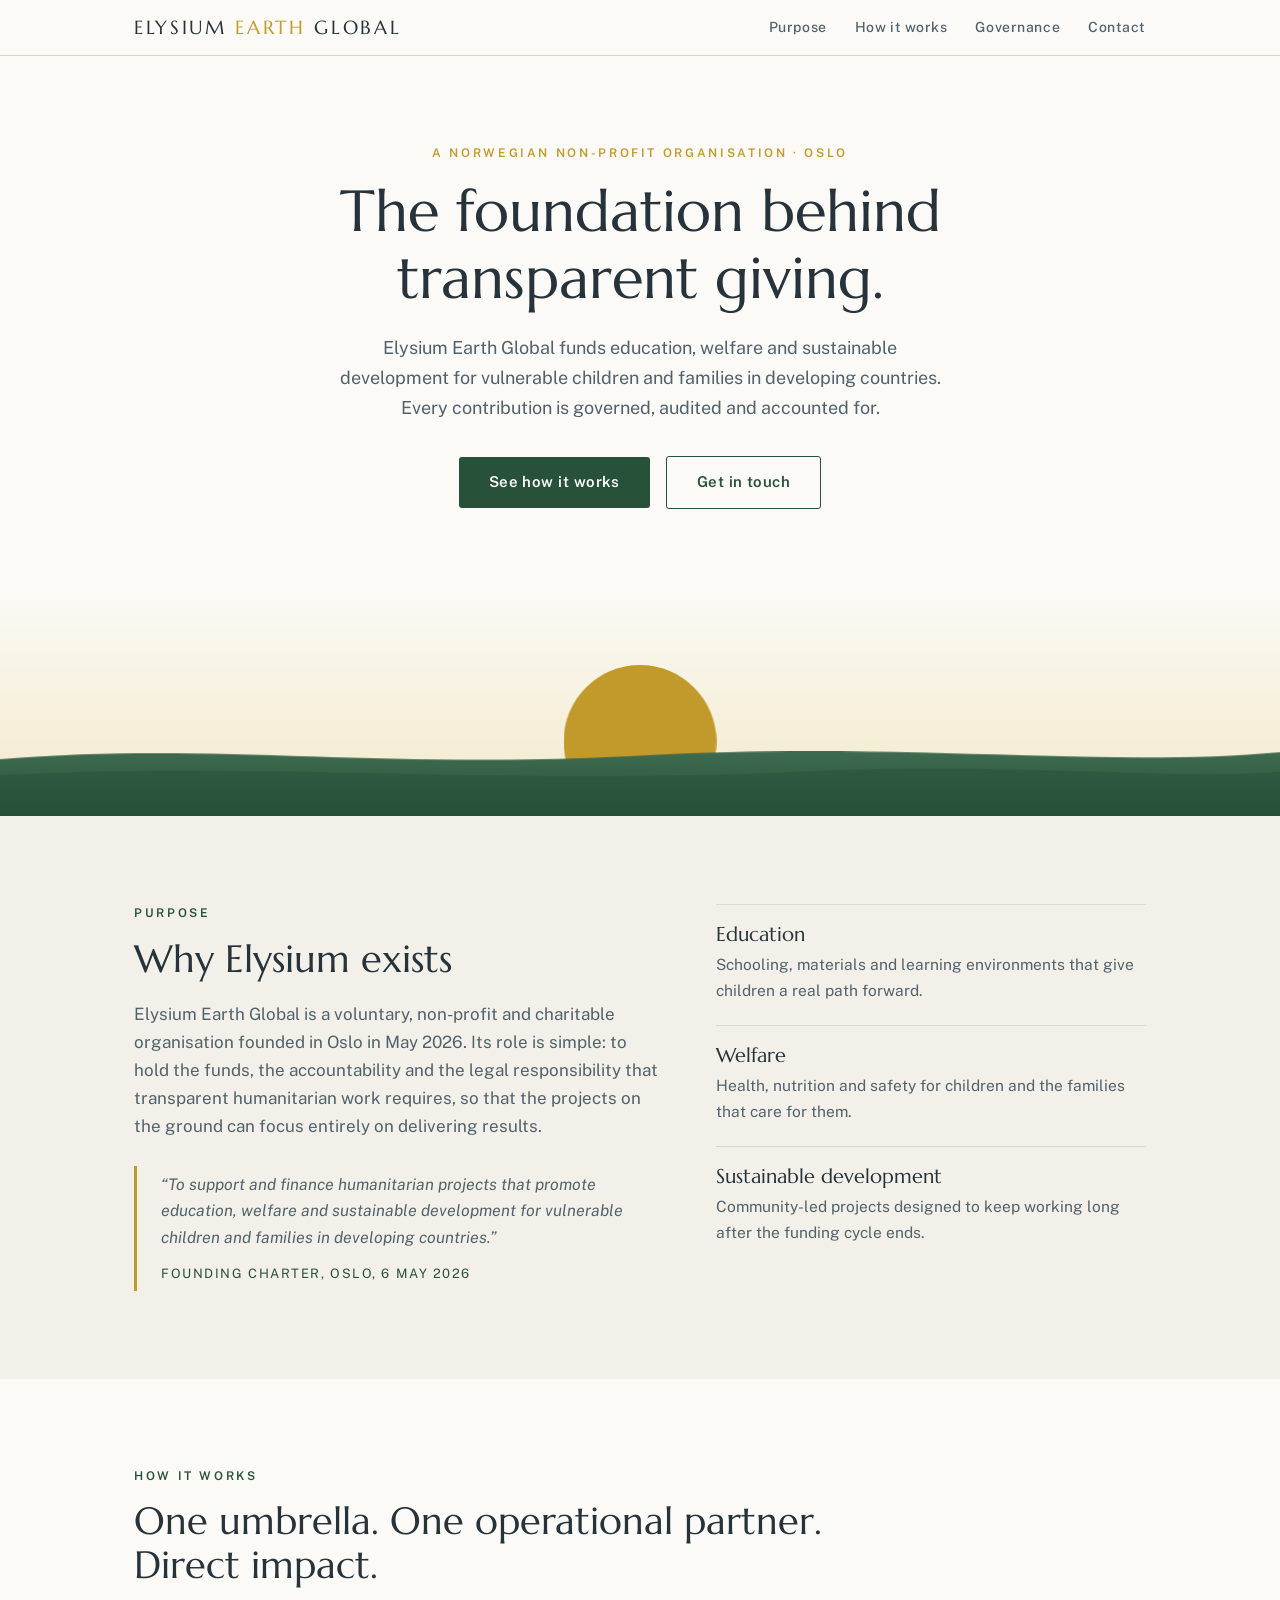
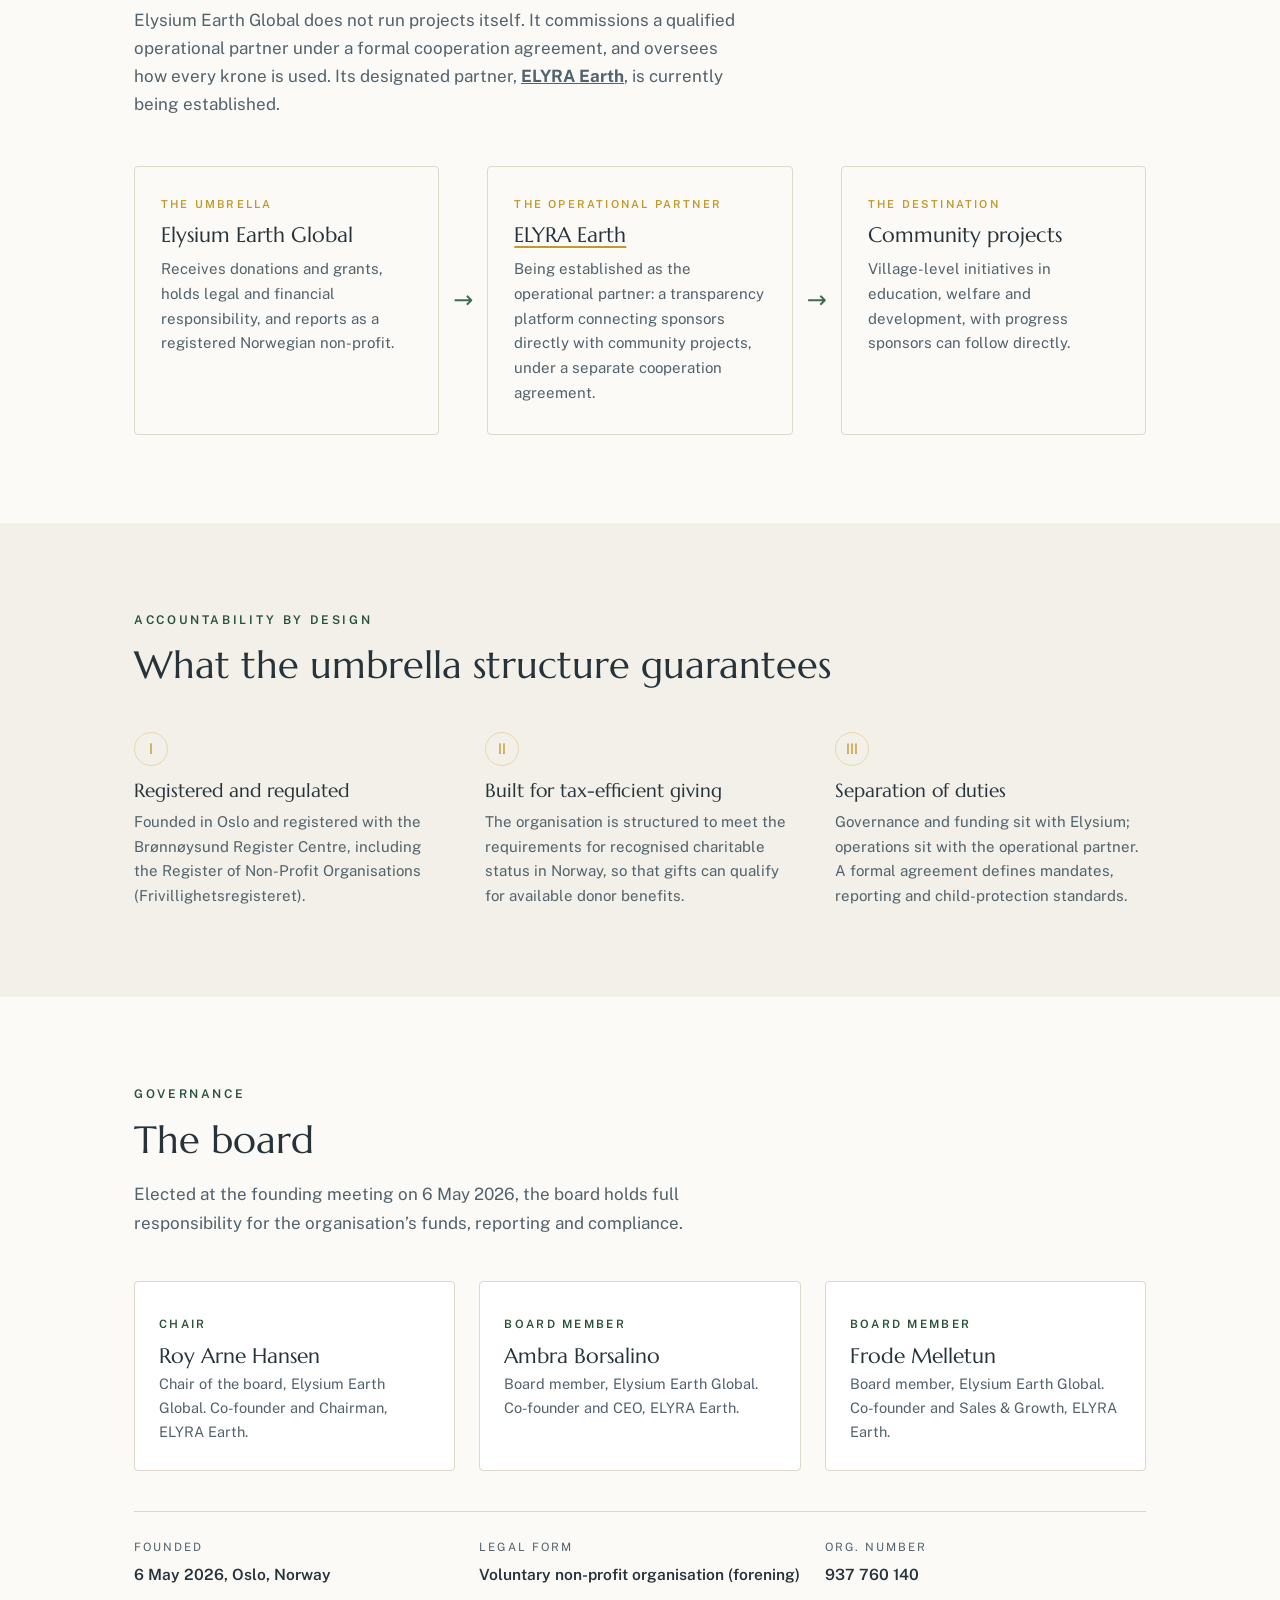
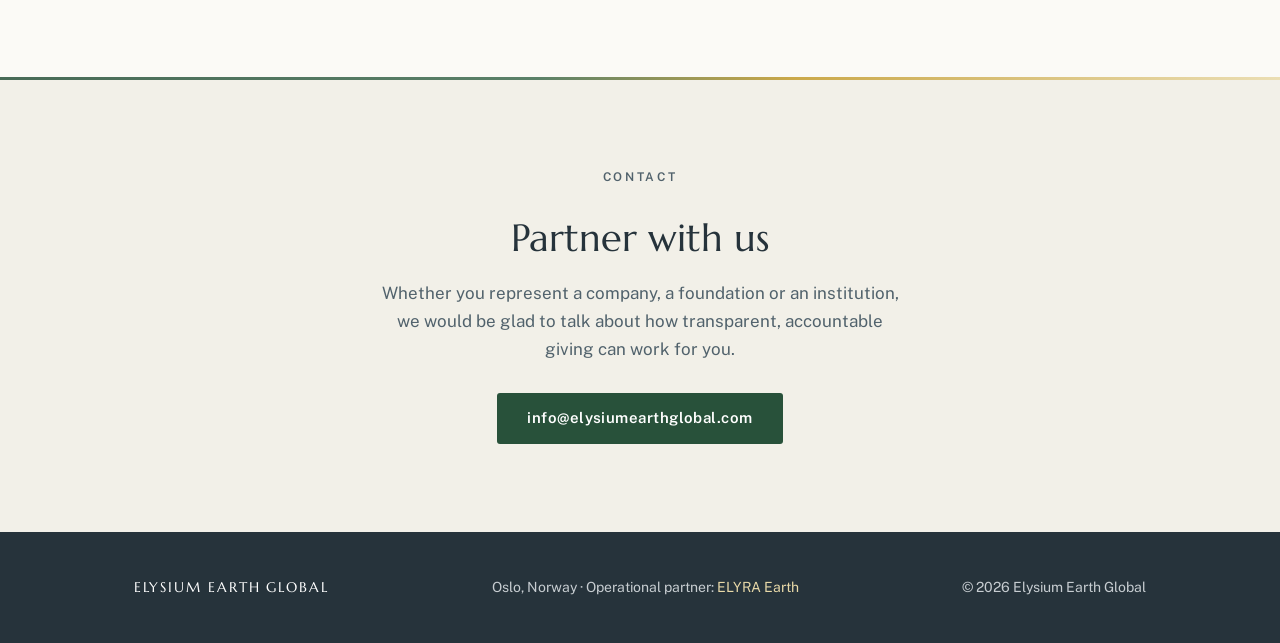
==== commit 3ef7bd20: "Add files via upload" ====
--- a/index.html
+++ b/index.html
@@ -3,7 +3,7 @@
 <head>
 <meta charset="UTF-8">
 <meta name="viewport" content="width=device-width, initial-scale=1.0">
-<title>Elysium Earth Global — The foundation behind transparent giving</title>
+<title>Elysium Earth Global | The foundation behind transparent giving</title>
 <meta name="description" content="Elysium Earth Global is a Norwegian non-profit organisation funding education, welfare and sustainable development for vulnerable children and families in developing countries, through its operational partner ELYRA Earth.">
 <link rel="preconnect" href="https://fonts.googleapis.com">
 <link rel="preconnect" href="https://fonts.gstatic.com" crossorigin>
@@ -224,10 +224,10 @@
       <div class="reveal">
         <p class="eyebrow">Purpose</p>
         <h2>Why Elysium exists</h2>
-        <p class="section-intro">Elysium Earth Global is a voluntary, non-profit and charitable organisation founded in Oslo in May 2026. Its role is simple: to hold the funds, the accountability and the legal responsibility that transparent humanitarian work requires so that the projects on the ground can focus entirely on delivering results.</p>
+        <p class="section-intro">Elysium Earth Global is a voluntary, non-profit and charitable organisation founded in Oslo in May 2026. Its role is simple: to hold the funds, the accountability and the legal responsibility that transparent humanitarian work requires, so that the projects on the ground can focus entirely on delivering results.</p>
         <blockquote class="charter">
           “To support and finance humanitarian projects that promote education, welfare and sustainable development for vulnerable children and families in developing countries.”
-          <cite>— Founding charter, Oslo, 6 May 2026</cite>
+          <cite>Founding charter, Oslo, 6 May 2026</cite>
         </blockquote>
       </div>
       <div class="pillars reveal">
@@ -252,7 +252,7 @@
     <div class="wrap">
       <p class="eyebrow reveal">How it works</p>
       <h2 class="reveal">One umbrella. One operational partner. Direct impact.</h2>
-      <p class="section-intro reveal">Elysium Earth Global does not run projects itself. It commissions a qualified operational partner <strong><a href="https://elyraearth.com" style="color:inherit">ELYRA Earth</a></strong> under a formal cooperation agreement, and oversees how every krone is used.</p>
+      <p class="section-intro reveal">Elysium Earth Global does not run projects itself. It commissions a qualified operational partner under a formal cooperation agreement, and oversees how every krone is used. Its designated partner, <strong><a href="https://elyraearth.com" style="color:inherit">ELYRA Earth</a></strong>, is currently being established.</p>
 
       <div class="flow reveal">
         <div class="flow-card">
@@ -264,13 +264,13 @@
         <div class="flow-card">
           <span class="tag">The operational partner</span>
           <h3><a href="https://elyraearth.com" style="color:inherit;text-decoration:underline;text-decoration-color:#C29A2B;text-underline-offset:4px">ELYRA Earth</a></h3>
-          <p>Runs the transparency platform connecting sponsors directly with community projects, under a separate cooperation agreement.</p>
+          <p>Being established as the operational partner: a transparency platform connecting sponsors directly with community projects, under a separate cooperation agreement.</p>
         </div>
         <div class="flow-arrow" aria-hidden="true">→</div>
         <div class="flow-card">
           <span class="tag">The destination</span>
           <h3>Community projects</h3>
-          <p>Village-level initiatives in education, welfare and development with progress sponsors can follow directly.</p>
+          <p>Village-level initiatives in education, welfare and development, with progress sponsors can follow directly.</p>
         </div>
       </div>
     </div>
@@ -295,7 +295,7 @@
         <div class="why reveal">
           <div class="num">III</div>
           <h3>Separation of duties</h3>
-          <p>Governance and funding sit with Elysium; operations sit with ELYRA Earth. A formal agreement defines mandates, reporting and child-protection standards.</p>
+          <p>Governance and funding sit with Elysium; operations sit with the operational partner. A formal agreement defines mandates, reporting and child-protection standards.</p>
         </div>
       </div>
     </div>
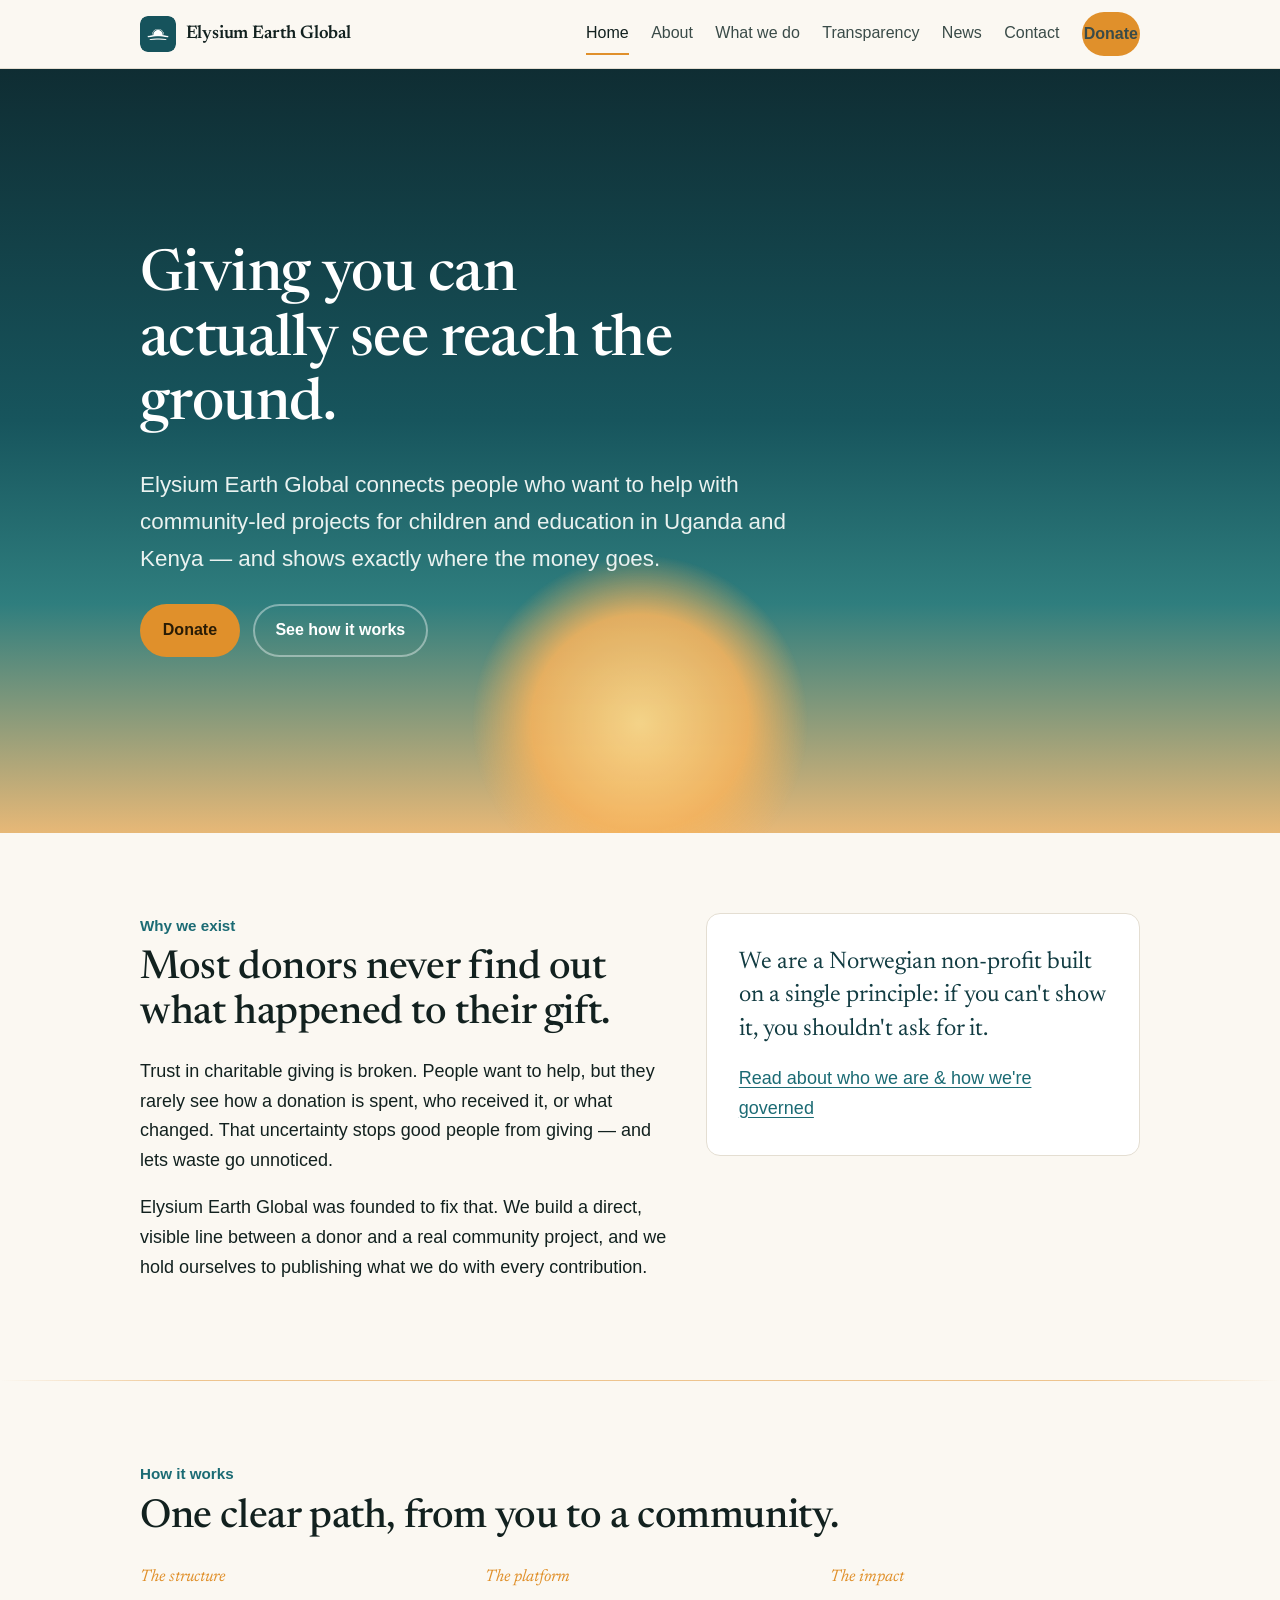
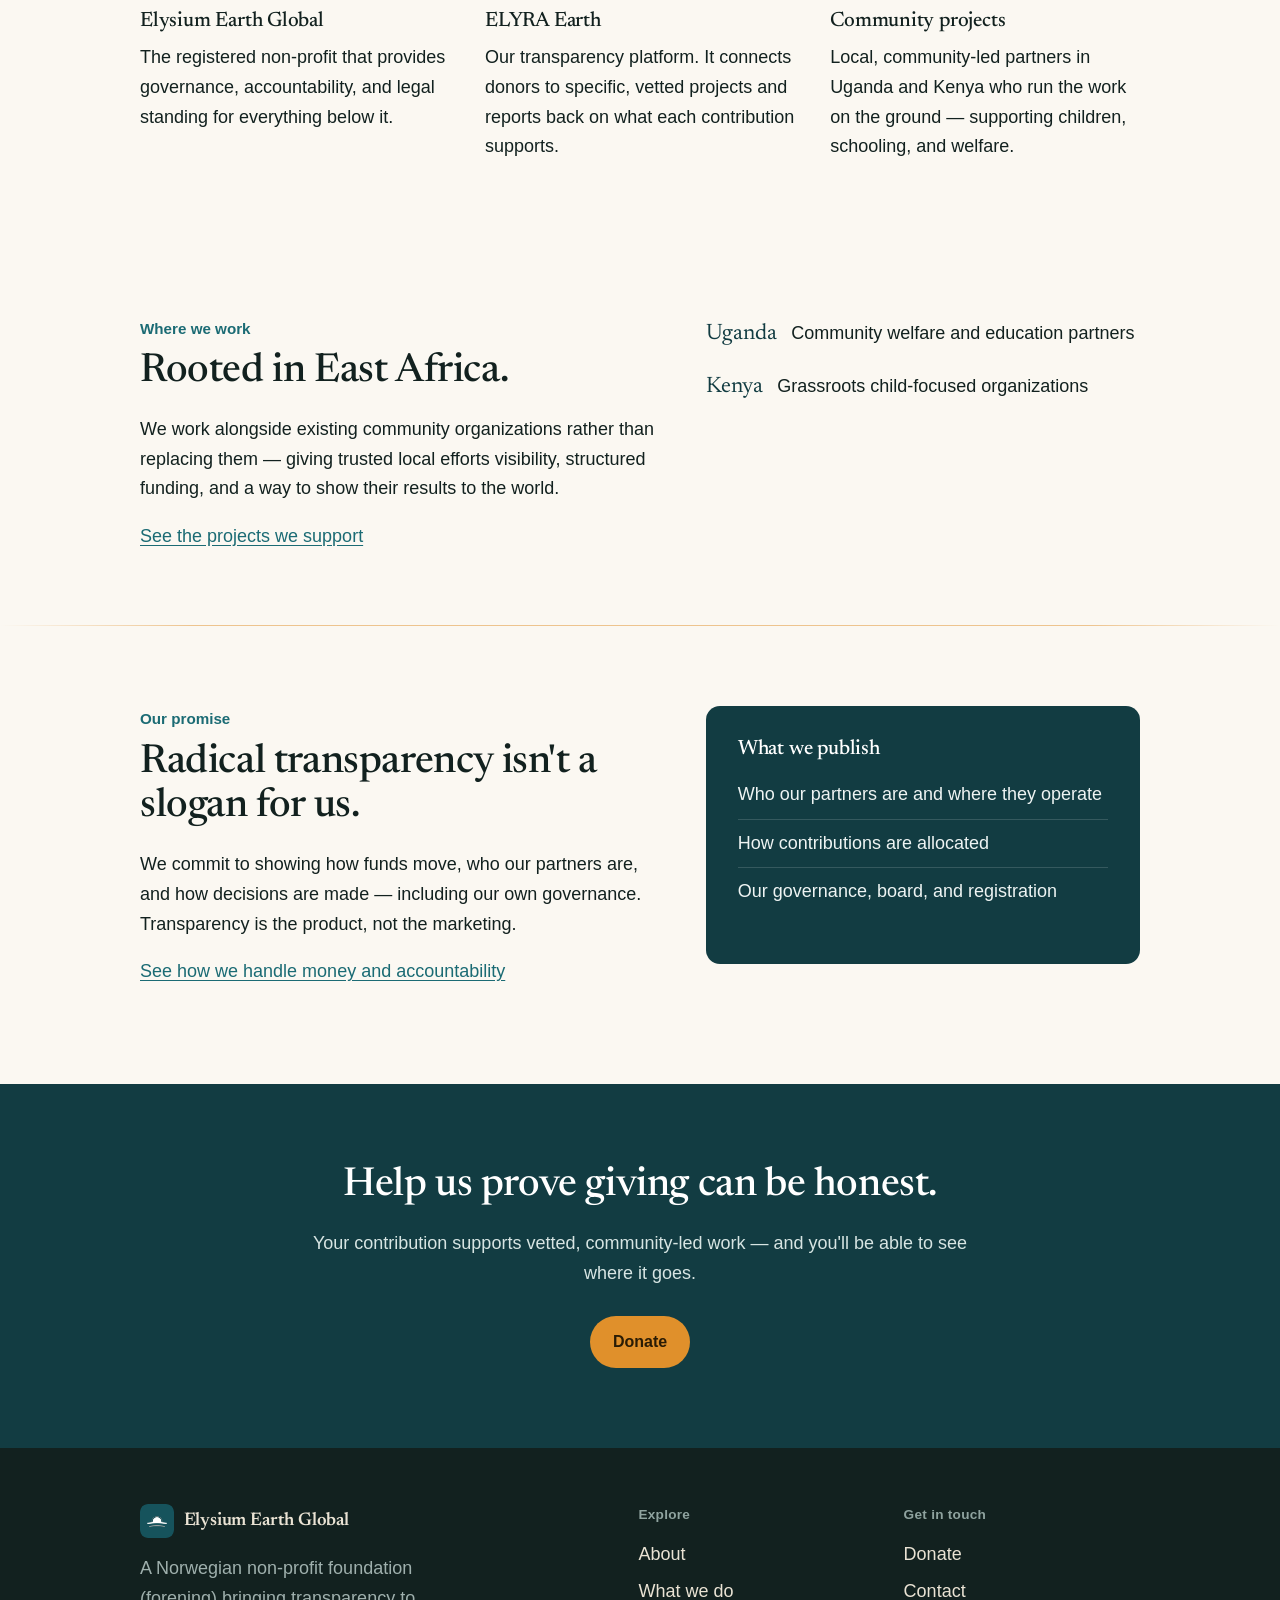
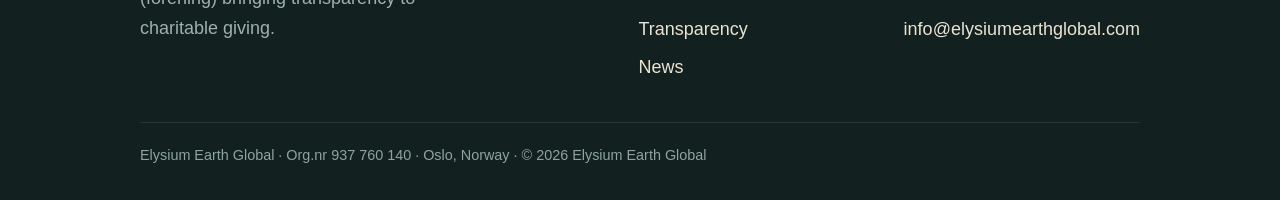
==== commit 39076fd0: "Add files via upload" ====
--- a/index.html
+++ b/index.html
@@ -1,371 +1,183 @@
 <!DOCTYPE html>
 <html lang="en">
 <head>
-<meta charset="UTF-8">
-<meta name="viewport" content="width=device-width, initial-scale=1.0">
-<title>Elysium Earth Global | The foundation behind transparent giving</title>
-<meta name="description" content="Elysium Earth Global is a Norwegian non-profit organisation funding education, welfare and sustainable development for vulnerable children and families in developing countries, through its operational partner ELYRA Earth.">
+<meta charset="utf-8">
+<meta name="viewport" content="width=device-width, initial-scale=1">
+<title>Elysium Earth Global — Transparent giving that reaches communities</title>
+<meta name="description" content="Elysium Earth Global is a Norwegian non-profit bringing radical transparency to charitable giving. We connect donors directly to vetted, community-led projects for children and education in Uganda and Kenya.">
+<link rel="icon" type="image/png" href="favicon-512.png">
+<link rel="apple-touch-icon" href="favicon-180.png">
+<meta property="og:title" content="Elysium Earth Global — Transparent giving that reaches communities">
+<meta property="og:description" content="Radical transparency for charitable giving. Donate directly to vetted, community-led projects in Uganda and Kenya.">
+<meta property="og:type" content="website">
+<meta property="og:url" content="https://elysiumearthglobal.com/">
+<meta property="og:image" content="https://elysiumearthglobal.com/elysium-seal.png">
 <link rel="preconnect" href="https://fonts.googleapis.com">
 <link rel="preconnect" href="https://fonts.gstatic.com" crossorigin>
-<link href="https://fonts.googleapis.com/css2?family=Marcellus&family=Public+Sans:ital,wght@0,400;0,500;0,600;1,400&display=swap" rel="stylesheet">
-<style>
-:root{
-  --ink:#26333B;        /* deep slate */
-  --ink-soft:#51626C;
-  --paper:#FBFAF6;      /* cool paper */
-  --paper-deep:#F2F0E8;
-  --field:#3E6B4F;      /* field green */
-  --field-deep:#28513A;
-  --wheat:#C29A2B;      /* golden wheat */
-  --wheat-soft:#E8D9A8;
-  --line:#DDD8CB;
-  --maxw:1060px;
-}
-*{margin:0;padding:0;box-sizing:border-box}
-html{scroll-behavior:smooth}
-body{
-  font-family:'Public Sans',system-ui,sans-serif;
-  color:var(--ink);
-  background:var(--paper);
-  line-height:1.65;
-  font-size:17px;
-}
-h1,h2,h3,.wordmark{font-family:'Marcellus',serif;font-weight:400;line-height:1.15}
-a{color:var(--field-deep)}
-.wrap{max-width:var(--maxw);margin:0 auto;padding:0 24px}
-.eyebrow{
-  font-size:12px;letter-spacing:.22em;text-transform:uppercase;
-  color:var(--field-deep);font-weight:600;margin-bottom:14px;
-}
-/* Horizon divider — the recurring signature line */
-.horizon{
-  height:3px;border:0;width:100%;
-  background:linear-gradient(90deg,var(--field-deep) 0%,var(--field) 42%,var(--wheat) 62%,var(--wheat-soft) 100%);
-  opacity:.85;
-}
-
-/* Header */
-header{
-  position:sticky;top:0;z-index:20;
-  background:rgba(251,250,246,.92);backdrop-filter:blur(8px);
-  border-bottom:1px solid var(--line);
-}
-.nav{display:flex;align-items:center;justify-content:space-between;padding:16px 24px;max-width:var(--maxw);margin:0 auto}
-.wordmark{font-size:19px;letter-spacing:.14em;text-transform:uppercase;color:var(--ink);text-decoration:none}
-.wordmark span{color:var(--wheat)}
-nav.links{display:flex;gap:28px}
-nav.links a{
-  text-decoration:none;color:var(--ink-soft);font-size:14px;font-weight:500;
-  letter-spacing:.04em;
-}
-nav.links a:hover{color:var(--field-deep)}
-nav.links a:focus-visible,.btn:focus-visible,a:focus-visible{outline:2px solid var(--wheat);outline-offset:3px;border-radius:2px}
-@media(max-width:680px){nav.links{display:none}}
-
-/* Hero */
-.hero{padding:88px 0 0;text-align:center}
-.hero .eyebrow{color:var(--wheat)}
-.hero h1{
-  font-size:clamp(34px,5.4vw,58px);
-  max-width:17ch;margin:0 auto 22px;color:var(--ink);
-}
-.hero p.lead{
-  max-width:56ch;margin:0 auto 34px;color:var(--ink-soft);font-size:18px;
-}
-.btn{
-  display:inline-block;background:var(--field-deep);color:#fff;
-  padding:13px 30px;border-radius:3px;text-decoration:none;
-  font-weight:600;font-size:15px;letter-spacing:.03em;
-  transition:background .2s ease;
-}
-.btn:hover{background:var(--field)}
-.btn.ghost{background:transparent;color:var(--field-deep);border:1px solid var(--field-deep);margin-left:12px}
-.btn.ghost:hover{background:var(--paper-deep)}
-
-/* Hero horizon artwork */
-.horizon-art{margin-top:76px;display:block;width:100%;height:auto}
-
-/* Sections */
-section{padding:88px 0}
-section.alt{background:var(--paper-deep)}
-h2{font-size:clamp(26px,3.6vw,38px);margin-bottom:18px;max-width:24ch}
-.section-intro{max-width:62ch;color:var(--ink-soft)}
-
-/* Purpose */
-.purpose-grid{display:grid;grid-template-columns:1.1fr .9fr;gap:56px;align-items:start;margin-top:12px}
-.charter{
-  border-left:3px solid var(--wheat);
-  padding:6px 0 6px 24px;margin-top:26px;
-  font-size:16px;color:var(--ink-soft);font-style:italic;
-}
-.charter cite{display:block;font-style:normal;font-size:13px;letter-spacing:.12em;text-transform:uppercase;color:var(--field-deep);margin-top:12px}
-.pillars{display:grid;gap:22px}
-.pillar{border-top:1px solid var(--line);padding-top:18px}
-.pillar h3{font-size:20px;margin-bottom:6px}
-.pillar p{color:var(--ink-soft);font-size:15.5px}
-@media(max-width:820px){.purpose-grid{grid-template-columns:1fr}}
-
-/* Structure — how funds flow */
-.flow{display:grid;grid-template-columns:1fr auto 1fr auto 1fr;gap:0;align-items:stretch;margin-top:48px}
-.flow-card{
-  background:var(--paper);border:1px solid var(--line);border-radius:4px;
-  padding:28px 26px;
-}
-.flow-card .tag{font-size:11px;letter-spacing:.2em;text-transform:uppercase;color:var(--wheat);font-weight:600;display:block;margin-bottom:10px}
-.flow-card h3{font-size:21px;margin-bottom:10px}
-.flow-card p{font-size:15px;color:var(--ink-soft)}
-.flow-arrow{
-  display:flex;align-items:center;justify-content:center;
-  padding:0 14px;color:var(--field);font-size:24px;
-}
-@media(max-width:820px){
-  .flow{grid-template-columns:1fr}
-  .flow-arrow{transform:rotate(90deg);padding:10px 0}
-}
-
-/* Why the umbrella */
-.why-grid{display:grid;grid-template-columns:repeat(3,1fr);gap:40px;margin-top:44px}
-.why h3{font-size:19px;margin-bottom:8px}
-.why p{font-size:15px;color:var(--ink-soft)}
-.why .num{
-  font-family:'Marcellus',serif;font-size:15px;color:var(--wheat);
-  border:1px solid var(--wheat-soft);border-radius:50%;
-  width:34px;height:34px;display:flex;align-items:center;justify-content:center;
-  margin-bottom:14px;
-}
-@media(max-width:820px){.why-grid{grid-template-columns:1fr}}
-
-/* Governance */
-.board{display:grid;grid-template-columns:repeat(3,1fr);gap:24px;margin-top:44px}
-.member{
-  border:1px solid var(--line);border-radius:4px;background:#fff;
-  padding:26px 24px;
-}
-.member .role{font-size:11.5px;letter-spacing:.2em;text-transform:uppercase;color:var(--field-deep);font-weight:600}
-.member h3{font-size:21px;margin:8px 0 4px}
-.member p{font-size:14.5px;color:var(--ink-soft)}
-@media(max-width:820px){.board{grid-template-columns:1fr}}
-.registry{
-  margin-top:40px;border-top:1px solid var(--line);padding-top:26px;
-  display:grid;grid-template-columns:repeat(3,1fr);gap:24px;
-}
-.registry div span{display:block;font-size:11.5px;letter-spacing:.18em;text-transform:uppercase;color:var(--ink-soft);margin-bottom:4px}
-.registry div strong{font-weight:600;font-size:15.5px}
-@media(max-width:680px){.registry{grid-template-columns:1fr}}
-
-/* Contact */
-.contact{text-align:center}
-.contact p{max-width:52ch;margin:0 auto 30px;color:var(--ink-soft)}
-
-/* Footer */
-footer{background:var(--ink);color:#C7CDD1;padding:44px 0;font-size:14px}
-footer .wrap{display:flex;justify-content:space-between;gap:24px;flex-wrap:wrap;align-items:center}
-footer a{color:var(--wheat-soft);text-decoration:none}
-footer .fm{font-family:'Marcellus',serif;letter-spacing:.14em;text-transform:uppercase;color:#fff}
-
-/* Motion */
-@media (prefers-reduced-motion: no-preference){
-  .reveal{opacity:0;transform:translateY(14px);transition:opacity .7s ease,transform .7s ease}
-  .reveal.in{opacity:1;transform:none}
-  .sun{animation:rise 2.4s ease-out both}
-  @keyframes rise{from{transform:translateY(26px);opacity:0}to{transform:translateY(0);opacity:1}}
-}
-</style>
+<link href="https://fonts.googleapis.com/css2?family=Newsreader:ital,opsz,wght@0,6..72,400;0,6..72,500;1,6..72,400&display=swap" rel="stylesheet">
+<link rel="stylesheet" href="styles.css">
 </head>
 <body>
 
-<header>
-  <div class="nav">
-    <a class="wordmark" href="#top">Elysium <span>Earth</span> Global</a>
-    <nav class="links" aria-label="Main">
-      <a href="#purpose">Purpose</a>
-      <a href="#structure">How it works</a>
-      <a href="#governance">Governance</a>
-      <a href="#contact">Contact</a>
+<header class="site-header">
+  <div class="wrap">
+    <a class="brand" href="index.html">
+      <img class="mark" src="favicon-512.png" alt="" width="36" height="36" style="border-radius:8px">
+      <span>Elysium Earth Global</span>
+    </a>
+    <button class="nav-toggle" aria-expanded="false" aria-controls="nav">Menu</button>
+    <nav class="nav" id="nav" aria-label="Primary">
+      <a href="index.html" aria-current="page">Home</a>
+      <a href="about.html">About</a>
+      <a href="what-we-do.html">What we do</a>
+      <a href="transparency.html">Transparency</a>
+      <a href="news.html">News</a>
+      <a href="contact.html">Contact</a>
+      <a class="btn btn-donate" href="donate.html">Donate</a>
     </nav>
   </div>
 </header>
 
-<main id="top">
-
-  <!-- HERO -->
-  <div class="hero">
+<main>
+  <section class="hero">
+    <span class="sun" aria-hidden="true"></span>
     <div class="wrap">
-      <p class="eyebrow">A Norwegian non-profit organisation · Oslo</p>
-      <h1>The foundation behind transparent giving.</h1>
-      <p class="lead">Elysium Earth Global funds education, welfare and sustainable development for vulnerable children and families in developing countries. Every contribution is governed, audited and accounted for.</p>
-      <a class="btn" href="#structure">See how it works</a>
-      <a class="btn ghost" href="#contact">Get in touch</a>
-    </div>
-
-    <!-- Signature: dawn horizon -->
-    <svg class="horizon-art" viewBox="0 0 1440 260" preserveAspectRatio="xMidYMax slice" role="img" aria-label="A sun rising over green fields">
-      <defs>
-        <linearGradient id="sky" x1="0" y1="0" x2="0" y2="1">
-          <stop offset="0" stop-color="#FBFAF6"/>
-          <stop offset="1" stop-color="#F3E9C9"/>
-        </linearGradient>
-        <linearGradient id="ground" x1="0" y1="0" x2="0" y2="1">
-          <stop offset="0" stop-color="#3E6B4F"/>
-          <stop offset="1" stop-color="#28513A"/>
-        </linearGradient>
-      </defs>
-      <rect width="1440" height="260" fill="url(#sky)"/>
-      <circle class="sun" cx="720" cy="176" r="58" fill="#C29A2B" opacity="0.9"/>
-      <circle class="sun" cx="720" cy="176" r="86" fill="#C29A2B" opacity="0.18"/>
-      <path d="M0,196 C240,176 420,208 720,192 C1020,176 1240,206 1440,188 L1440,260 L0,260 Z" fill="url(#ground)"/>
-      <path d="M0,214 C300,198 560,226 900,210 C1140,199 1320,220 1440,210 L1440,260 L0,260 Z" fill="#28513A" opacity="0.55"/>
-    </svg>
-  </div>
-
-  <!-- PURPOSE -->
-  <section id="purpose" class="alt" style="padding-top:76px">
-    <div class="wrap purpose-grid">
-      <div class="reveal">
-        <p class="eyebrow">Purpose</p>
-        <h2>Why Elysium exists</h2>
-        <p class="section-intro">Elysium Earth Global is a voluntary, non-profit and charitable organisation founded in Oslo in May 2026. Its role is simple: to hold the funds, the accountability and the legal responsibility that transparent humanitarian work requires, so that the projects on the ground can focus entirely on delivering results.</p>
-        <blockquote class="charter">
-          “To support and finance humanitarian projects that promote education, welfare and sustainable development for vulnerable children and families in developing countries.”
-          <cite>Founding charter, Oslo, 6 May 2026</cite>
-        </blockquote>
-      </div>
-      <div class="pillars reveal">
-        <div class="pillar">
-          <h3>Education</h3>
-          <p>Schooling, materials and learning environments that give children a real path forward.</p>
-        </div>
-        <div class="pillar">
-          <h3>Welfare</h3>
-          <p>Health, nutrition and safety for children and the families that care for them.</p>
-        </div>
-        <div class="pillar">
-          <h3>Sustainable development</h3>
-          <p>Community-led projects designed to keep working long after the funding cycle ends.</p>
-        </div>
+      <h1>Giving you can actually see reach the ground.</h1>
+      <p class="lead">Elysium Earth Global connects people who want to help with community-led projects for children and education in Uganda and Kenya — and shows exactly where the money goes.</p>
+      <div class="hero-cta">
+        <a class="btn btn-donate" href="donate.html">Donate</a>
+        <a class="btn btn-ghost" href="what-we-do.html" style="color:#fff;border-color:rgba(255,255,255,.4)">See how it works</a>
       </div>
     </div>
   </section>
 
-  <!-- STRUCTURE -->
-  <section id="structure">
-    <div class="wrap">
-      <p class="eyebrow reveal">How it works</p>
-      <h2 class="reveal">One umbrella. One operational partner. Direct impact.</h2>
-      <p class="section-intro reveal">Elysium Earth Global does not run projects itself. It commissions a qualified operational partner under a formal cooperation agreement, and oversees how every krone is used. Its designated partner, <strong><a href="https://elyraearth.com" style="color:inherit">ELYRA Earth</a></strong>, is currently being established.</p>
-
-      <div class="flow reveal">
-        <div class="flow-card">
-          <span class="tag">The umbrella</span>
-          <h3>Elysium Earth Global</h3>
-          <p>Receives donations and grants, holds legal and financial responsibility, and reports as a registered Norwegian non-profit.</p>
-        </div>
-        <div class="flow-arrow" aria-hidden="true">→</div>
-        <div class="flow-card">
-          <span class="tag">The operational partner</span>
-          <h3><a href="https://elyraearth.com" style="color:inherit;text-decoration:underline;text-decoration-color:#C29A2B;text-underline-offset:4px">ELYRA Earth</a></h3>
-          <p>Being established as the operational partner: a transparency platform connecting sponsors directly with community projects, under a separate cooperation agreement.</p>
-        </div>
-        <div class="flow-arrow" aria-hidden="true">→</div>
-        <div class="flow-card">
-          <span class="tag">The destination</span>
-          <h3>Community projects</h3>
-          <p>Village-level initiatives in education, welfare and development, with progress sponsors can follow directly.</p>
-        </div>
+  <section>
+    <div class="wrap grid grid-2">
+      <div>
+        <p class="eyebrow">Why we exist</p>
+        <h2>Most donors never find out what happened to their gift.</h2>
+        <p>Trust in charitable giving is broken. People want to help, but they rarely see how a donation is spent, who received it, or what changed. That uncertainty stops good people from giving — and lets waste go unnoticed.</p>
+        <p>Elysium Earth Global was founded to fix that. We build a direct, visible line between a donor and a real community project, and we hold ourselves to publishing what we do with every contribution.</p>
       </div>
-    </div>
-  </section>
-
-  <!-- WHY UMBRELLA -->
-  <section class="alt">
-    <div class="wrap">
-      <p class="eyebrow reveal">Accountability by design</p>
-      <h2 class="reveal">What the umbrella structure guarantees</h2>
-      <div class="why-grid">
-        <div class="why reveal">
-          <div class="num">I</div>
-          <h3>Registered and regulated</h3>
-          <p>Founded in Oslo and registered with the Brønnøysund Register Centre, including the Register of Non-Profit Organisations (Frivillighetsregisteret).</p>
-        </div>
-        <div class="why reveal">
-          <div class="num">II</div>
-          <h3>Built for tax-efficient giving</h3>
-          <p>The organisation is structured to meet the requirements for recognised charitable status in Norway, so that gifts can qualify for available donor benefits.</p>
-        </div>
-        <div class="why reveal">
-          <div class="num">III</div>
-          <h3>Separation of duties</h3>
-          <p>Governance and funding sit with Elysium; operations sit with the operational partner. A formal agreement defines mandates, reporting and child-protection standards.</p>
-        </div>
-      </div>
-    </div>
-  </section>
-
-  <!-- GOVERNANCE -->
-  <section id="governance">
-    <div class="wrap">
-      <p class="eyebrow reveal">Governance</p>
-      <h2 class="reveal">The board</h2>
-      <p class="section-intro reveal">Elected at the founding meeting on 6 May 2026, the board holds full responsibility for the organisation’s funds, reporting and compliance.</p>
-      <div class="board">
-        <div class="member reveal">
-          <span class="role">Chair</span>
-          <h3>Roy Arne Hansen</h3>
-          <p>Chair of the board, Elysium Earth Global. Co-founder and Chairman, ELYRA Earth.</p>
-        </div>
-        <div class="member reveal">
-          <span class="role">Board member</span>
-          <h3>Ambra Borsalino</h3>
-          <p>Board member, Elysium Earth Global. Co-founder and CEO, ELYRA Earth.</p>
-        </div>
-        <div class="member reveal">
-          <span class="role">Board member</span>
-          <h3>Frode Melletun</h3>
-          <p>Board member, Elysium Earth Global. Co-founder and Sales &amp; Growth, ELYRA Earth.</p>
-        </div>
-      </div>
-      <div class="registry reveal">
-        <div><span>Founded</span><strong>6 May 2026, Oslo, Norway</strong></div>
-        <div><span>Legal form</span><strong>Voluntary non-profit organisation (forening)</strong></div>
-        <div><span>Org. number</span><strong>937 760 140</strong></div>
+      <div class="panel">
+        <p class="lede">We are a Norwegian non-profit built on a single principle: if you can't show it, you shouldn't ask for it.</p>
+        <p style="margin-bottom:0"><a href="about.html">Read about who we are &amp; how we're governed</a></p>
       </div>
     </div>
   </section>
 
   <hr class="horizon">
 
-  <!-- CONTACT -->
-  <section id="contact" class="contact alt">
-    <div class="wrap reveal">
-      <p class="eyebrow">Contact</p>
-      <h2 style="margin-left:auto;margin-right:auto">Partner with us</h2>
-      <p>Whether you represent a company, a foundation or an institution, we would be glad to talk about how transparent, accountable giving can work for you.</p>
-      <a class="btn" href="mailto:info@elysiumearthglobal.com">info@elysiumearthglobal.com</a>
+  <section>
+    <div class="wrap">
+      <p class="eyebrow">How it works</p>
+      <h2>One clear path, from you to a community.</h2>
+      <div class="grid grid-3" style="margin-top:1.5rem">
+        <div class="flow">
+          <p class="step-label">The structure</p>
+          <h3>Elysium Earth Global</h3>
+          <p>The registered non-profit that provides governance, accountability, and legal standing for everything below it.</p>
+        </div>
+        <div class="flow">
+          <p class="step-label">The platform</p>
+          <h3>ELYRA Earth</h3>
+          <p>Our transparency platform. It connects donors to specific, vetted projects and reports back on what each contribution supports.</p>
+        </div>
+        <div class="flow">
+          <p class="step-label">The impact</p>
+          <h3>Community projects</h3>
+          <p>Local, community-led partners in Uganda and Kenya who run the work on the ground — supporting children, schooling, and welfare.</p>
+        </div>
+      </div>
     </div>
   </section>
 
+  <section class="section-tight">
+    <div class="wrap grid grid-2">
+      <div>
+        <p class="eyebrow">Where we work</p>
+        <h2>Rooted in East Africa.</h2>
+        <p>We work alongside existing community organizations rather than replacing them — giving trusted local efforts visibility, structured funding, and a way to show their results to the world.</p>
+        <p><a href="what-we-do.html">See the projects we support</a></p>
+      </div>
+      <div>
+        <div class="place" style="margin-bottom:1rem"><span class="where">Uganda</span><span>Community welfare and education partners</span></div>
+        <div class="place"><span class="where">Kenya</span><span>Grassroots child-focused organizations</span></div>
+      </div>
+    </div>
+  </section>
+
+  <hr class="horizon">
+
+  <section>
+    <div class="wrap grid grid-2">
+      <div>
+        <p class="eyebrow">Our promise</p>
+        <h2>Radical transparency isn't a slogan for us.</h2>
+        <p>We commit to showing how funds move, who our partners are, and how decisions are made — including our own governance. Transparency is the product, not the marketing.</p>
+        <p><a href="transparency.html">See how we handle money and accountability</a></p>
+      </div>
+      <div class="panel panel-teal">
+        <h3>What we publish</h3>
+        <ul class="clean" style="border:0">
+          <li style="border-color:rgba(255,255,255,.15)">Who our partners are and where they operate</li>
+          <li style="border-color:rgba(255,255,255,.15)">How contributions are allocated</li>
+          <li style="border-color:rgba(255,255,255,.15)">Our governance, board, and registration</li>
+        </ul>
+      </div>
+    </div>
+  </section>
+
+  <section class="cta-band">
+    <div class="wrap">
+      <h2>Help us prove giving can be honest.</h2>
+      <p>Your contribution supports vetted, community-led work — and you'll be able to see where it goes.</p>
+      <a class="btn btn-donate" href="donate.html">Donate</a>
+    </div>
+  </section>
 </main>
 
-<footer>
+<footer class="site-footer">
   <div class="wrap">
-    <div class="fm">Elysium Earth Global</div>
-    <div>Oslo, Norway · Operational partner: <a href="https://elyraearth.com">ELYRA Earth</a></div>
-    <div>© 2026 Elysium Earth Global</div>
+    <div class="footer-grid">
+      <div>
+        <a class="brand" href="index.html" style="color:#eae3d4">
+          <img src="favicon-512.png" alt="" width="34" height="34" style="border-radius:8px">
+          <span>Elysium Earth Global</span>
+        </a>
+        <p style="margin-top:1rem;color:#9fb0ad;max-width:34ch">A Norwegian non-profit foundation (forening) bringing transparency to charitable giving.</p>
+      </div>
+      <div>
+        <h4>Explore</h4>
+        <ul>
+          <li><a href="about.html">About</a></li>
+          <li><a href="what-we-do.html">What we do</a></li>
+          <li><a href="transparency.html">Transparency</a></li>
+          <li><a href="news.html">News</a></li>
+        </ul>
+      </div>
+      <div>
+        <h4>Get in touch</h4>
+        <ul>
+          <li><a href="donate.html">Donate</a></li>
+          <li><a href="contact.html">Contact</a></li>
+          <li><a href="mailto:info@elysiumearthglobal.com">info@elysiumearthglobal.com</a></li>
+        </ul>
+      </div>
+    </div>
+    <div class="footer-note">
+      Elysium Earth Global · Org.nr 937 760 140 · Oslo, Norway · © <span id="yr"></span> Elysium Earth Global
+    </div>
   </div>
 </footer>
 
 <script>
-(function(){
-  if (window.matchMedia('(prefers-reduced-motion: reduce)').matches) {
-    document.querySelectorAll('.reveal').forEach(function(el){el.classList.add('in');});
-    return;
-  }
-  var io = new IntersectionObserver(function(entries){
-    entries.forEach(function(e){ if(e.isIntersecting){ e.target.classList.add('in'); io.unobserve(e.target);} });
-  },{threshold:0.12});
-  document.querySelectorAll('.reveal').forEach(function(el){io.observe(el);});
-})();
+  document.querySelector('.nav-toggle').addEventListener('click', function(){
+    var nav = document.getElementById('nav');
+    var open = nav.classList.toggle('open');
+    this.setAttribute('aria-expanded', open);
+  });
+  document.getElementById('yr').textContent = new Date().getFullYear();
 </script>
-
 </body>
 </html>
--- a/styles.css
+++ b/styles.css
@@ -0,0 +1,207 @@
+/* Elysium Earth Global — shared styles
+   Palette: deep teal structure, dawn-amber accent, warm paper ground.
+   Type: Newsreader (display, editorial/transparent voice) + system sans (body, fast). */
+
+:root {
+  --ink:        #12211f;
+  --ink-soft:   #3a4b48;
+  --teal:       #1b6b74;
+  --teal-deep:  #123c42;
+  --amber:      #e0902b;
+  --amber-soft: #f2c987;
+  --paper:      #fbf8f2;
+  --paper-2:    #f4efe4;
+  --line:       #e4ded2;
+  --white:      #ffffff;
+
+  --sans: -apple-system, BlinkMacSystemFont, "Segoe UI", Roboto, Helvetica, Arial, sans-serif;
+  --serif: "Newsreader", Georgia, "Times New Roman", serif;
+
+  --wrap: 1080px;
+  --gap: clamp(1rem, 4vw, 2.5rem);
+}
+
+* { box-sizing: border-box; }
+
+html { -webkit-text-size-adjust: 100%; scroll-behavior: smooth; }
+
+body {
+  margin: 0;
+  font-family: var(--sans);
+  font-size: 1.125rem;
+  line-height: 1.65;
+  color: var(--ink);
+  background: var(--paper);
+  -webkit-font-smoothing: antialiased;
+}
+
+@media (prefers-reduced-motion: reduce) {
+  html { scroll-behavior: auto; }
+  * { animation: none !important; transition: none !important; }
+}
+
+h1, h2, h3 {
+  font-family: var(--serif);
+  font-weight: 500;
+  line-height: 1.12;
+  letter-spacing: -0.01em;
+  color: var(--ink);
+  margin: 0 0 0.5em;
+}
+h1 { font-size: clamp(2.4rem, 5.5vw, 3.6rem); }
+h2 { font-size: clamp(1.8rem, 3.5vw, 2.5rem); }
+h3 { font-size: 1.3rem; }
+
+p { margin: 0 0 1.1rem; max-width: 68ch; }
+
+a { color: var(--teal); text-underline-offset: 3px; }
+a:hover { color: var(--teal-deep); }
+
+:focus-visible { outline: 3px solid var(--amber); outline-offset: 2px; border-radius: 2px; }
+
+.wrap { width: 100%; max-width: var(--wrap); margin: 0 auto; padding: 0 var(--gap); }
+
+/* ---------- Header ---------- */
+.site-header {
+  position: sticky; top: 0; z-index: 50;
+  background: rgba(251, 248, 242, 0.92);
+  backdrop-filter: saturate(1.2) blur(8px);
+  border-bottom: 1px solid var(--line);
+}
+.site-header .wrap {
+  display: flex; align-items: center; justify-content: space-between;
+  min-height: 68px; gap: 1rem;
+}
+.brand { display: flex; align-items: center; gap: 0.6rem; font-family: var(--serif);
+  font-size: 1.15rem; font-weight: 600; color: var(--ink); text-decoration: none; letter-spacing: -0.01em; }
+.brand .mark { flex: 0 0 auto; }
+
+.nav-toggle { display: none; }
+.nav {
+  display: flex; align-items: center; gap: 1.4rem;
+}
+.nav a {
+  color: var(--ink-soft); text-decoration: none; font-size: 1rem;
+  padding: 0.4rem 0; border-bottom: 2px solid transparent;
+}
+.nav a:hover { color: var(--ink); }
+.nav a[aria-current="page"] { color: var(--ink); border-bottom-color: var(--amber); }
+
+.btn {
+  display: inline-block; font-family: var(--sans); font-size: 1rem; font-weight: 600;
+  padding: 0.7rem 1.3rem; border-radius: 999px; text-decoration: none; cursor: pointer;
+  border: 2px solid transparent; transition: transform .12s ease, background .18s ease;
+}
+.btn-donate { background: var(--amber); color: #2a1c05; }
+.btn-donate:hover { background: #cf7f1e; color: #2a1c05; transform: translateY(-1px); }
+.btn-primary { background: var(--teal); color: var(--white); }
+.btn-primary:hover { background: var(--teal-deep); color: var(--white); }
+.btn-ghost { background: transparent; color: var(--teal-deep); border-color: var(--line); }
+.btn-ghost:hover { border-color: var(--teal); background: var(--white); }
+
+/* ---------- Hero ---------- */
+.hero {
+  position: relative; overflow: hidden;
+  background: linear-gradient(180deg, #0f2d33 0%, #17555d 46%, #2f7e7e 70%, #e7b877 100%);
+  color: #f4f7f6;
+}
+.hero .wrap { position: relative; z-index: 2; padding-top: clamp(3.5rem, 9vw, 6rem);
+  padding-bottom: clamp(3.5rem, 9vw, 6rem); }
+.hero h1 { color: #ffffff; max-width: 16ch; }
+.hero p.lead { color: #eaf2f0; font-size: clamp(1.15rem, 2.2vw, 1.4rem); max-width: 54ch; }
+.hero .sun {
+  position: absolute; left: 50%; bottom: -60px; transform: translateX(-50%);
+  width: 340px; height: 340px; border-radius: 50%;
+  background: radial-gradient(circle, #ffd98a 0%, #f4b35e 45%, rgba(244,179,94,0) 70%);
+  z-index: 1; opacity: 0.9; animation: rise 1.4s ease-out both;
+}
+@keyframes rise { from { transform: translate(-50%, 40px); opacity: 0; } to { transform: translate(-50%, 0); opacity: .9; } }
+.hero-cta { display: flex; flex-wrap: wrap; gap: 0.8rem; margin-top: 1.6rem; }
+
+/* horizon rule used as section divider (echoes the motif) */
+.horizon { height: 1px; border: 0; background: linear-gradient(90deg, transparent, var(--amber) 15%, var(--amber) 85%, transparent); opacity: .5; margin: 0; }
+
+/* ---------- Sections ---------- */
+section { padding: clamp(3rem, 7vw, 5rem) 0; }
+.section-tight { padding: clamp(2rem, 5vw, 3.5rem) 0; }
+.lede { font-size: clamp(1.2rem, 2.4vw, 1.5rem); font-family: var(--serif); color: var(--teal-deep); line-height: 1.4; max-width: 34ch; }
+
+.grid { display: grid; gap: clamp(1.4rem, 3vw, 2.2rem); }
+.grid-3 { grid-template-columns: repeat(3, 1fr); }
+.grid-2 { grid-template-columns: 1.1fr 0.9fr; align-items: start; }
+
+.flow > h3 { margin-top: 0.2rem; }
+.flow .step-label { font-family: var(--serif); color: var(--amber); font-size: 1.05rem; font-style: italic; }
+
+.panel { background: var(--white); border: 1px solid var(--line); border-radius: 14px; padding: clamp(1.4rem, 3vw, 2rem); }
+.panel-teal { background: var(--teal-deep); color: #eef4f3; border: 0; }
+.panel-teal h2, .panel-teal h3 { color: #fff; }
+.panel-teal p { color: #d7e5e3; }
+.panel-teal a { color: var(--amber-soft); }
+
+.eyebrow { color: var(--teal); font-weight: 600; font-size: 0.95rem; margin: 0 0 0.6rem; }
+
+.place { display: flex; gap: 0.9rem; align-items: baseline; }
+.place .where { font-family: var(--serif); font-size: 1.4rem; color: var(--teal-deep); }
+
+ul.clean { list-style: none; padding: 0; margin: 0 0 1rem; }
+ul.clean li { padding: 0.55rem 0; border-bottom: 1px solid var(--line); }
+ul.clean li:last-child { border-bottom: 0; }
+
+.stat { font-family: var(--serif); font-size: 2.4rem; color: var(--teal); line-height: 1; }
+
+/* CTA band */
+.cta-band { background: var(--teal-deep); color: #eef4f3; text-align: center; }
+.cta-band h2 { color: #fff; }
+.cta-band p { margin-left: auto; margin-right: auto; color: #d7e5e3; }
+.cta-band .btn-donate { margin-top: 0.6rem; }
+
+/* News */
+.post { padding: 1.6rem 0; border-bottom: 1px solid var(--line); }
+.post:last-child { border-bottom: 0; }
+.post .date { font-size: 0.95rem; color: var(--ink-soft); font-family: var(--sans); }
+.post h3 { margin: 0.2rem 0 0.5rem; }
+
+/* Donate module slot */
+.donate-slot {
+  background: var(--paper-2); border: 1px dashed var(--amber); border-radius: 14px;
+  padding: clamp(1.4rem, 3vw, 2rem); text-align: center;
+}
+.donate-methods { display: flex; flex-wrap: wrap; gap: 0.6rem; justify-content: center; margin-top: 0.8rem; }
+.pill { background: var(--white); border: 1px solid var(--line); border-radius: 999px; padding: 0.3rem 0.9rem; font-size: 0.9rem; color: var(--ink-soft); }
+
+/* Contact */
+.kv { display: grid; grid-template-columns: max-content 1fr; gap: 0.4rem 1.2rem; }
+.kv dt { color: var(--ink-soft); }
+.kv dd { margin: 0; }
+
+/* ---------- Footer ---------- */
+.site-footer { background: var(--ink); color: #cdd8d6; padding: clamp(2.5rem, 5vw, 3.5rem) 0 2rem; }
+.site-footer a { color: #eae3d4; text-decoration: none; }
+.site-footer a:hover { text-decoration: underline; }
+.footer-grid { display: grid; grid-template-columns: 2fr 1fr 1fr; gap: 2rem; }
+.footer-grid h4 { font-family: var(--sans); font-size: 0.85rem; letter-spacing: 0.02em; color: #8fa39f; margin: 0 0 0.8rem; font-weight: 600; }
+.footer-grid ul { list-style: none; padding: 0; margin: 0; }
+.footer-grid li { margin-bottom: 0.5rem; }
+.footer-note { border-top: 1px solid #263533; margin-top: 2rem; padding-top: 1.3rem; font-size: 0.9rem; color: #8fa39f; }
+
+/* ---------- Responsive ---------- */
+@media (max-width: 820px) {
+  .grid-3 { grid-template-columns: 1fr; }
+  .grid-2 { grid-template-columns: 1fr; }
+  .footer-grid { grid-template-columns: 1fr; gap: 1.4rem; }
+
+  .nav-toggle {
+    display: inline-flex; align-items: center; gap: .5rem; background: none; border: 1px solid var(--line);
+    border-radius: 8px; padding: .4rem .7rem; font: inherit; font-size: .95rem; color: var(--ink); cursor: pointer;
+  }
+  .nav {
+    position: absolute; top: 68px; left: 0; right: 0; flex-direction: column; align-items: stretch;
+    gap: 0; background: var(--paper); border-bottom: 1px solid var(--line); padding: 0.5rem var(--gap) 1rem;
+    display: none;
+  }
+  .nav.open { display: flex; }
+  .nav a { padding: 0.7rem 0; border-bottom: 1px solid var(--line); }
+  .nav a[aria-current="page"] { border-bottom-color: var(--line); color: var(--teal); }
+  .nav .btn-donate { text-align: center; margin-top: 0.7rem; }
+}
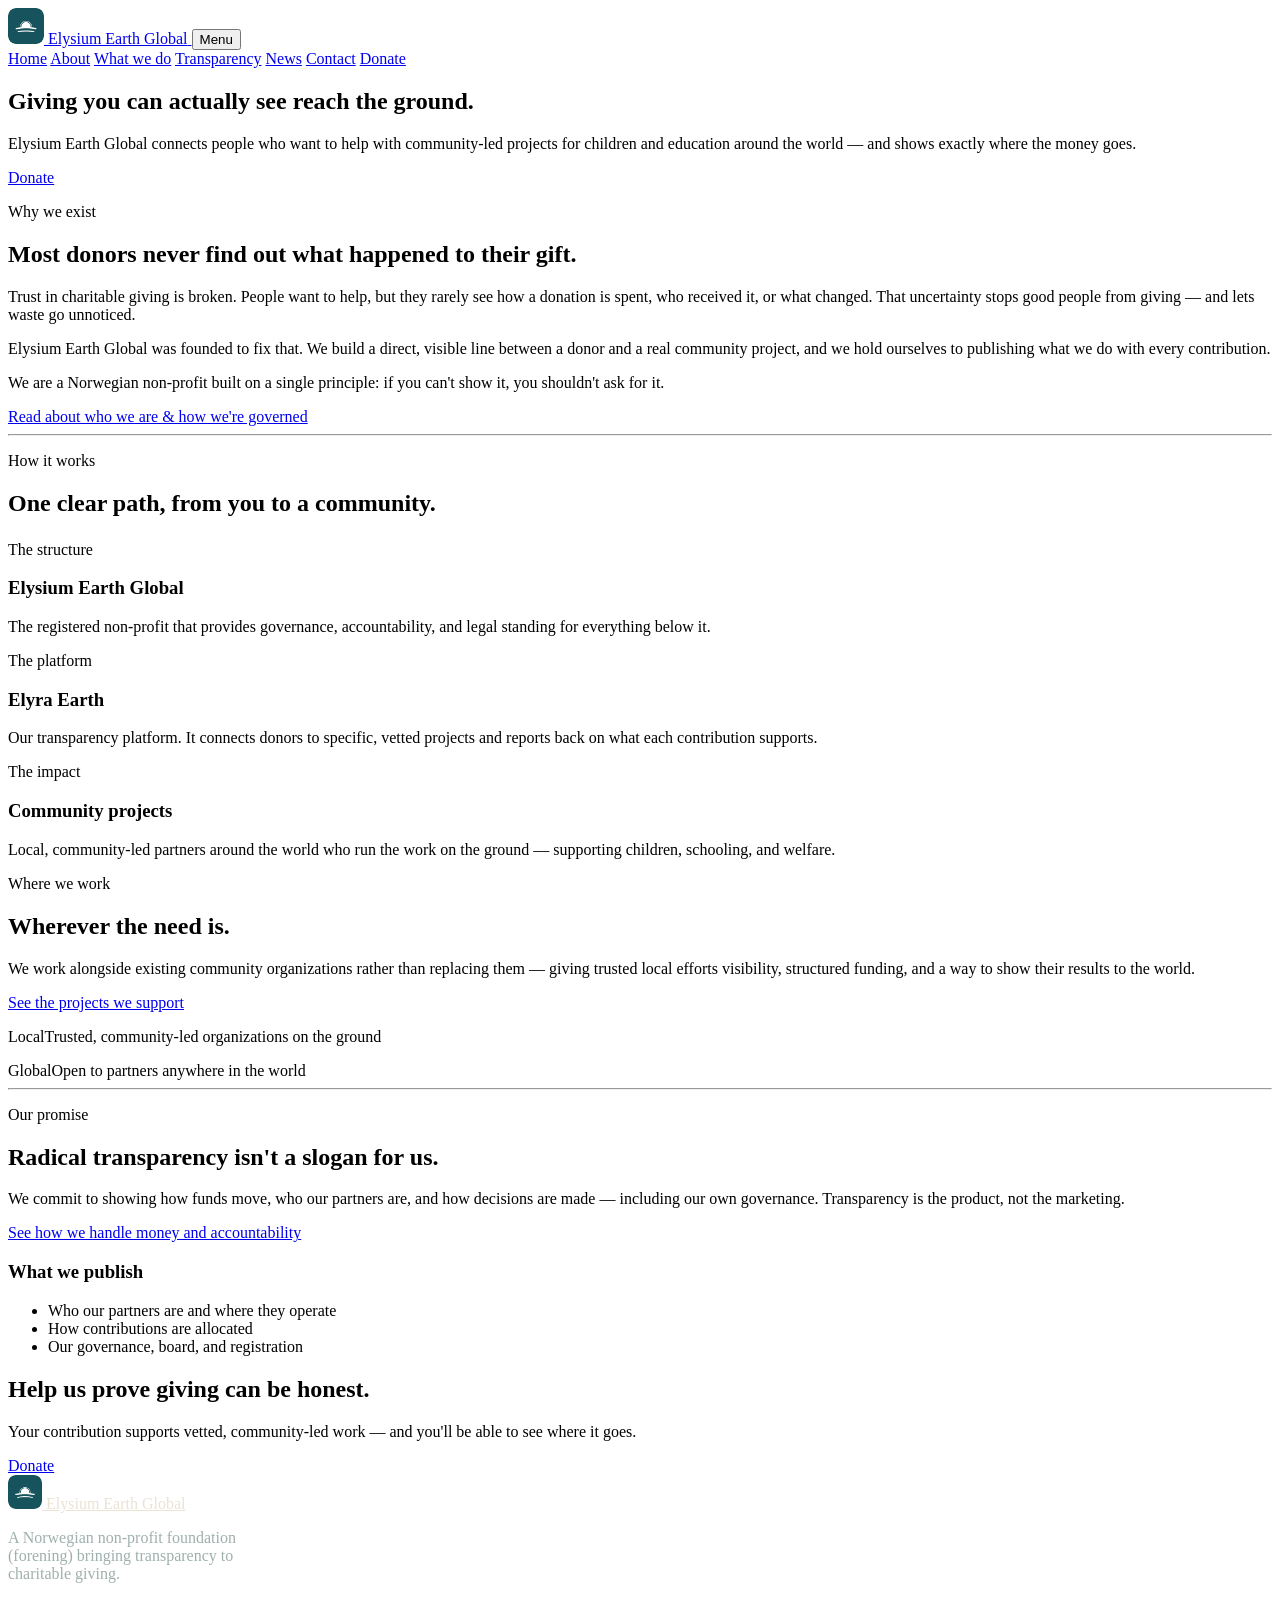
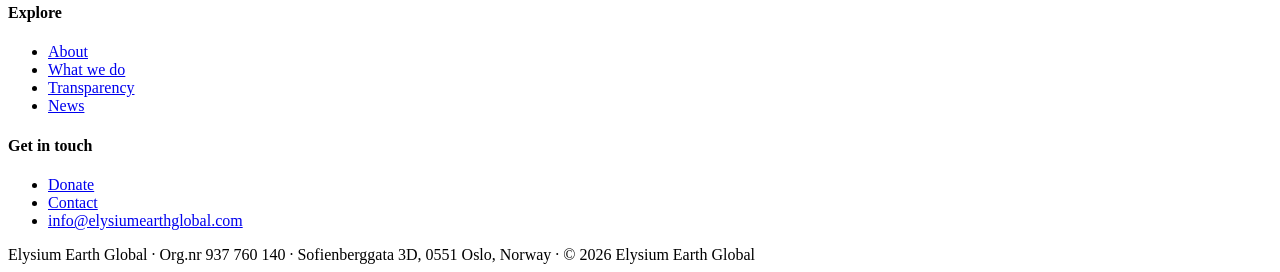
==== commit 159a6db0: "Rename index (2).html to index.html" ====
--- a/index.html
+++ b/index.html
@@ -4,17 +4,15 @@
 <meta charset="utf-8">
 <meta name="viewport" content="width=device-width, initial-scale=1">
 <title>Elysium Earth Global — Transparent giving that reaches communities</title>
-<meta name="description" content="Elysium Earth Global is a Norwegian non-profit bringing radical transparency to charitable giving. We connect donors directly to vetted, community-led projects for children and education in Uganda and Kenya.">
+<meta name="description" content="Elysium Earth Global is a Norwegian non-profit bringing radical transparency to charitable giving. We connect donors directly to vetted, community-led projects for children and education around the world.">
 <link rel="icon" type="image/png" href="favicon-512.png">
 <link rel="apple-touch-icon" href="favicon-180.png">
+<link rel="canonical" href="https://elysiumearthglobal.com/">
 <meta property="og:title" content="Elysium Earth Global — Transparent giving that reaches communities">
-<meta property="og:description" content="Radical transparency for charitable giving. Donate directly to vetted, community-led projects in Uganda and Kenya.">
+<meta property="og:description" content="Radical transparency for charitable giving. Donate directly to vetted, community-led projects around the world.">
 <meta property="og:type" content="website">
 <meta property="og:url" content="https://elysiumearthglobal.com/">
 <meta property="og:image" content="https://elysiumearthglobal.com/elysium-seal.png">
-<link rel="preconnect" href="https://fonts.googleapis.com">
-<link rel="preconnect" href="https://fonts.gstatic.com" crossorigin>
-<link href="https://fonts.googleapis.com/css2?family=Newsreader:ital,opsz,wght@0,6..72,400;0,6..72,500;1,6..72,400&display=swap" rel="stylesheet">
 <link rel="stylesheet" href="styles.css">
 </head>
 <body>
@@ -43,7 +41,7 @@
     <span class="sun" aria-hidden="true"></span>
     <div class="wrap">
       <h1>Giving you can actually see reach the ground.</h1>
-      <p class="lead">Elysium Earth Global connects people who want to help with community-led projects for children and education in Uganda and Kenya — and shows exactly where the money goes.</p>
+      <p class="lead">Elysium Earth Global connects people who want to help with community-led projects for children and education around the world — and shows exactly where the money goes.</p>
       <div class="hero-cta">
         <a class="btn btn-donate" href="donate.html">Donate</a>
         <a class="btn btn-ghost" href="what-we-do.html" style="color:#fff;border-color:rgba(255,255,255,.4)">See how it works</a>
@@ -80,13 +78,13 @@
         </div>
         <div class="flow">
           <p class="step-label">The platform</p>
-          <h3>ELYRA Earth</h3>
+          <h3>Elyra Earth</h3>
           <p>Our transparency platform. It connects donors to specific, vetted projects and reports back on what each contribution supports.</p>
         </div>
         <div class="flow">
           <p class="step-label">The impact</p>
           <h3>Community projects</h3>
-          <p>Local, community-led partners in Uganda and Kenya who run the work on the ground — supporting children, schooling, and welfare.</p>
+          <p>Local, community-led partners around the world who run the work on the ground — supporting children, schooling, and welfare.</p>
         </div>
       </div>
     </div>
@@ -96,13 +94,13 @@
     <div class="wrap grid grid-2">
       <div>
         <p class="eyebrow">Where we work</p>
-        <h2>Rooted in East Africa.</h2>
+        <h2>Wherever the need is.</h2>
         <p>We work alongside existing community organizations rather than replacing them — giving trusted local efforts visibility, structured funding, and a way to show their results to the world.</p>
         <p><a href="what-we-do.html">See the projects we support</a></p>
       </div>
       <div>
-        <div class="place" style="margin-bottom:1rem"><span class="where">Uganda</span><span>Community welfare and education partners</span></div>
-        <div class="place"><span class="where">Kenya</span><span>Grassroots child-focused organizations</span></div>
+        <div class="place" style="margin-bottom:1rem"><span class="where">Local</span><span>Trusted, community-led organizations on the ground</span></div>
+        <div class="place"><span class="where">Global</span><span>Open to partners anywhere in the world</span></div>
       </div>
     </div>
   </section>
@@ -166,7 +164,7 @@
       </div>
     </div>
     <div class="footer-note">
-      Elysium Earth Global · Org.nr 937 760 140 · Oslo, Norway · © <span id="yr"></span> Elysium Earth Global
+      Elysium Earth Global · Org.nr 937 760 140 · Sofienberggata 3D, 0551 Oslo, Norway · © <span id="yr"></span> Elysium Earth Global
     </div>
   </div>
 </footer>
